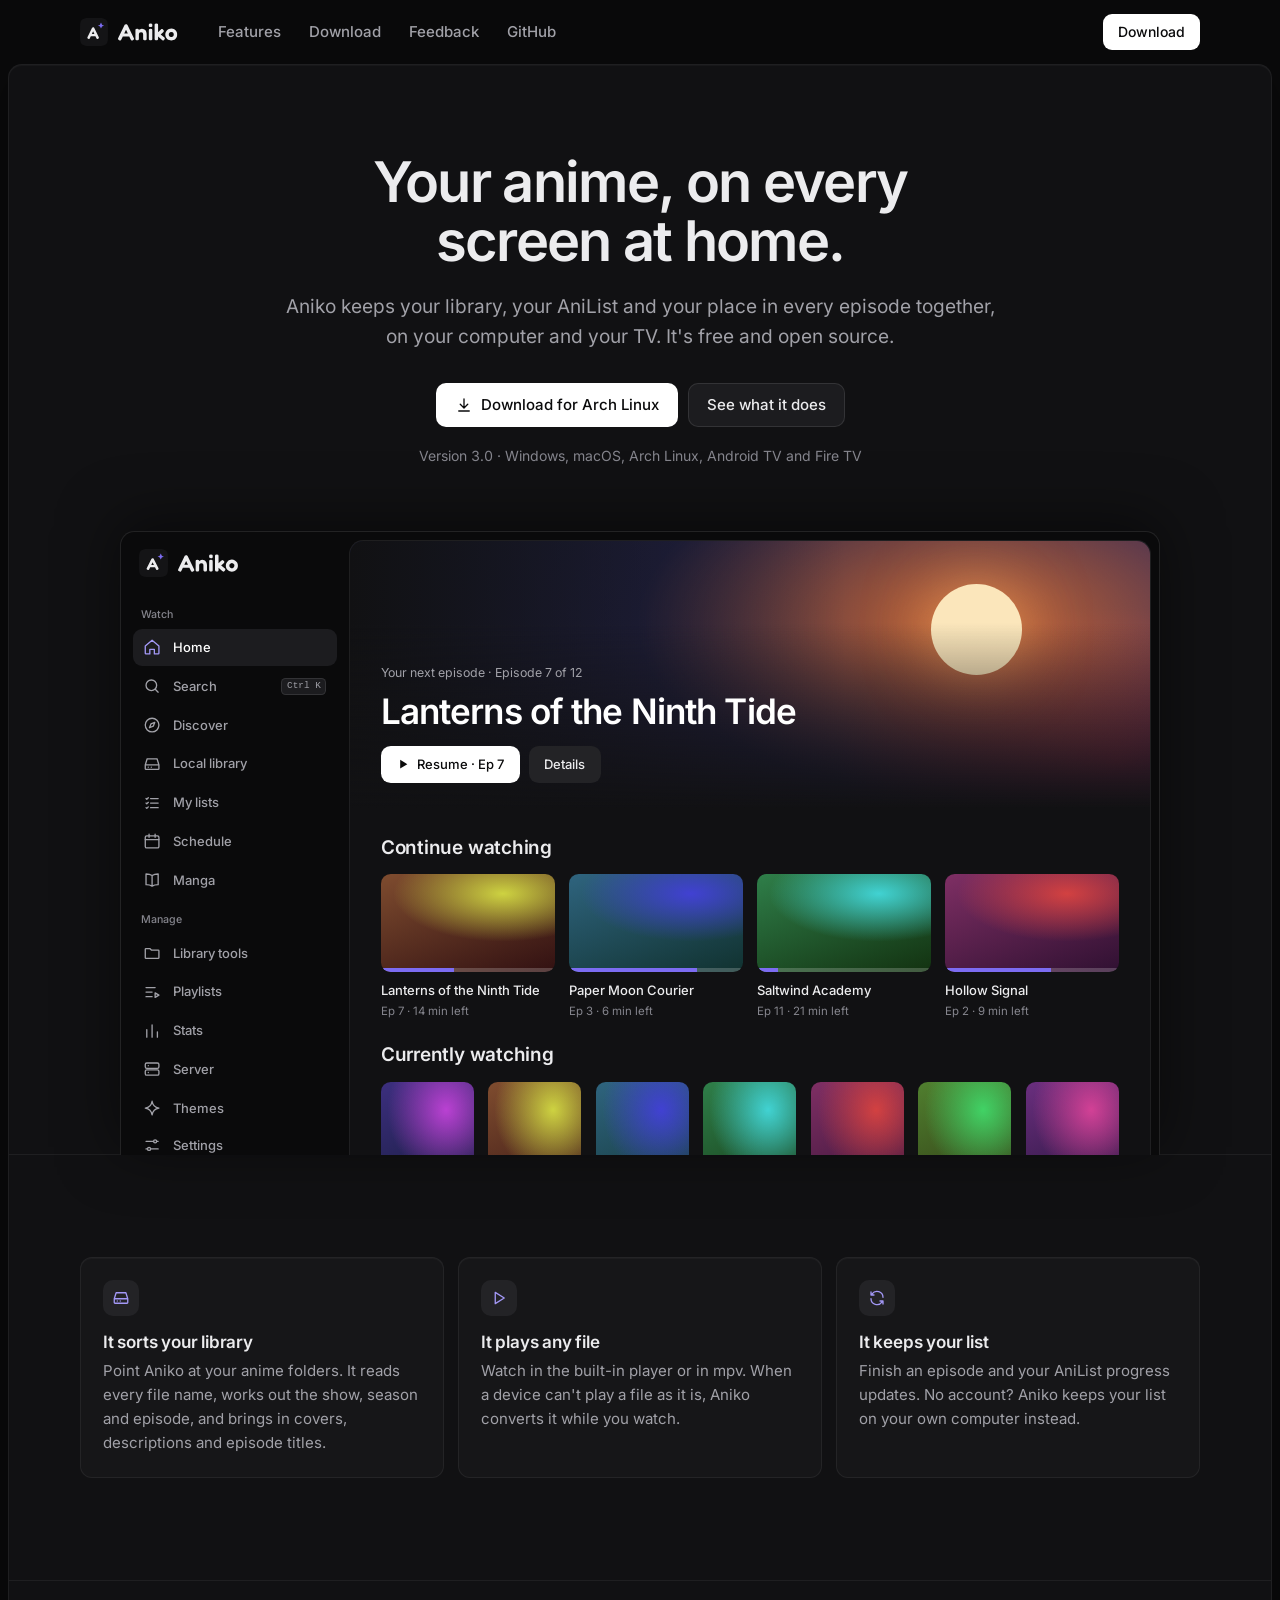
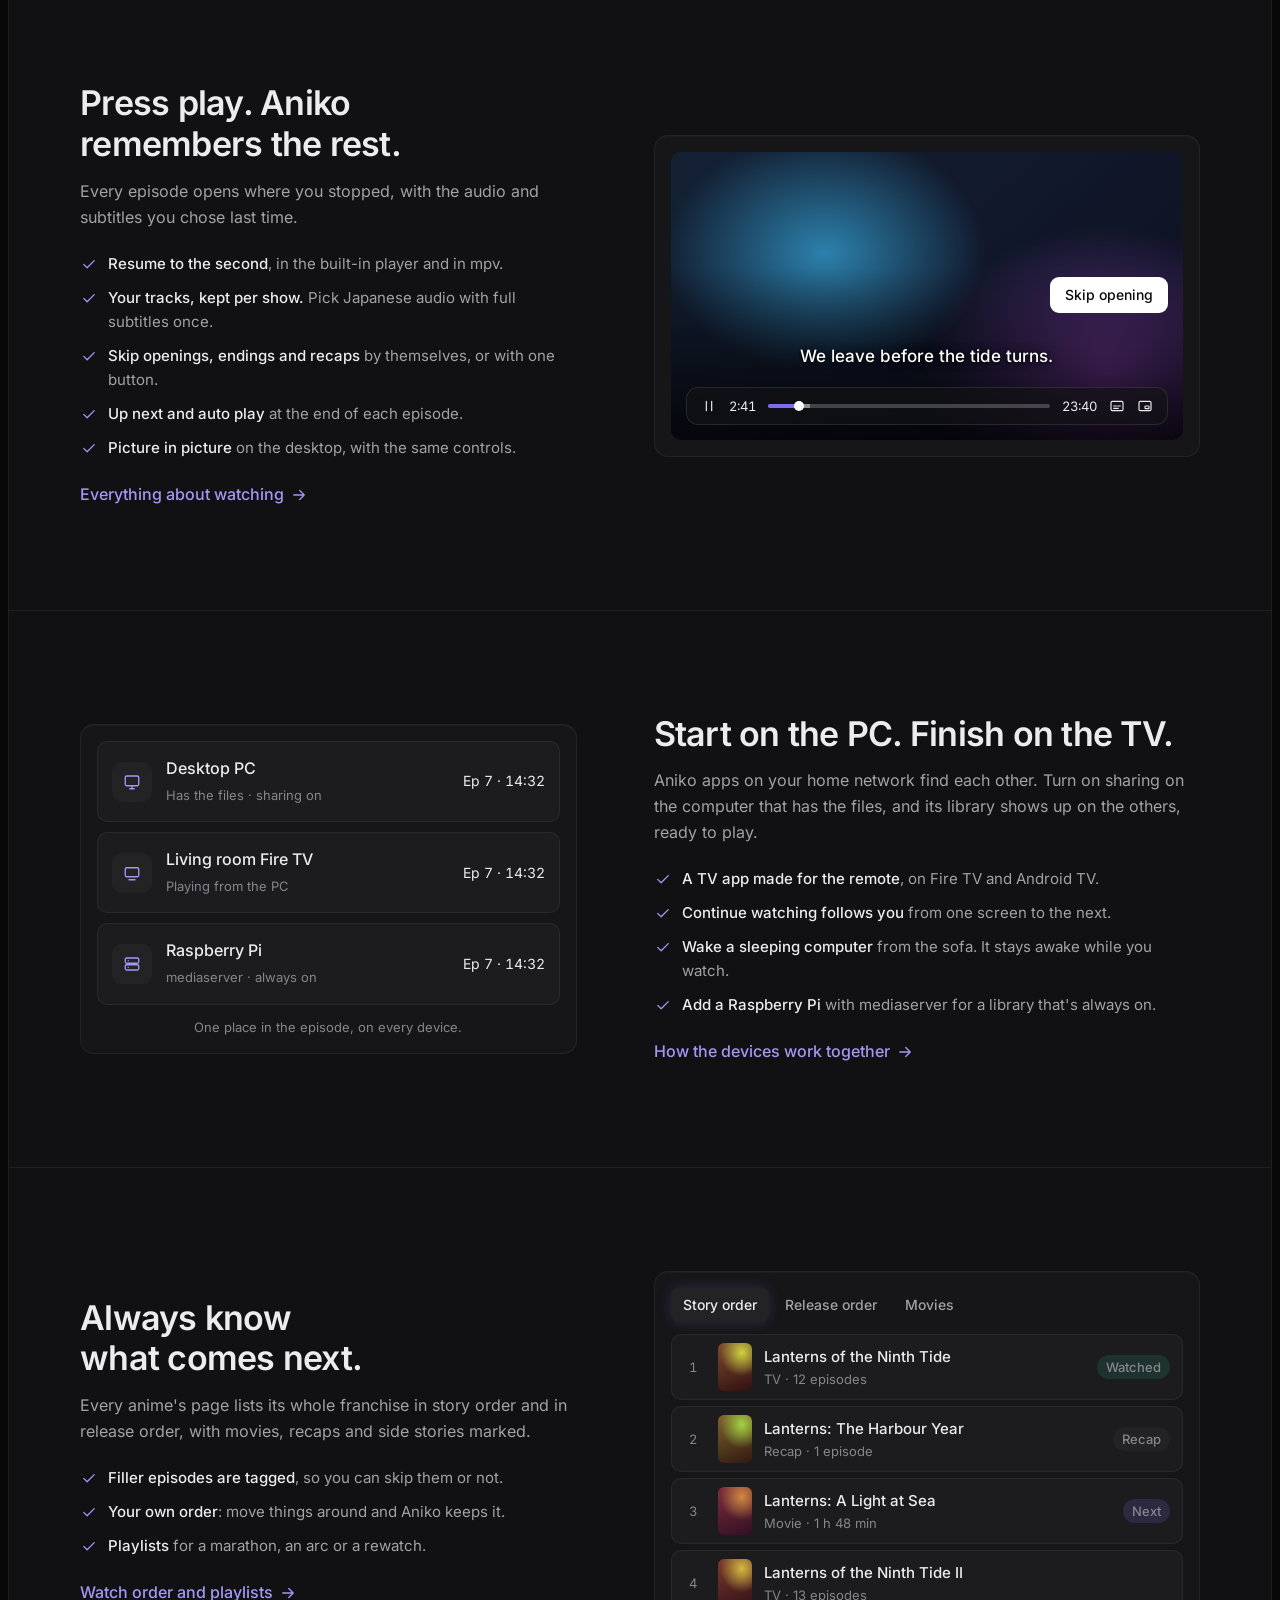
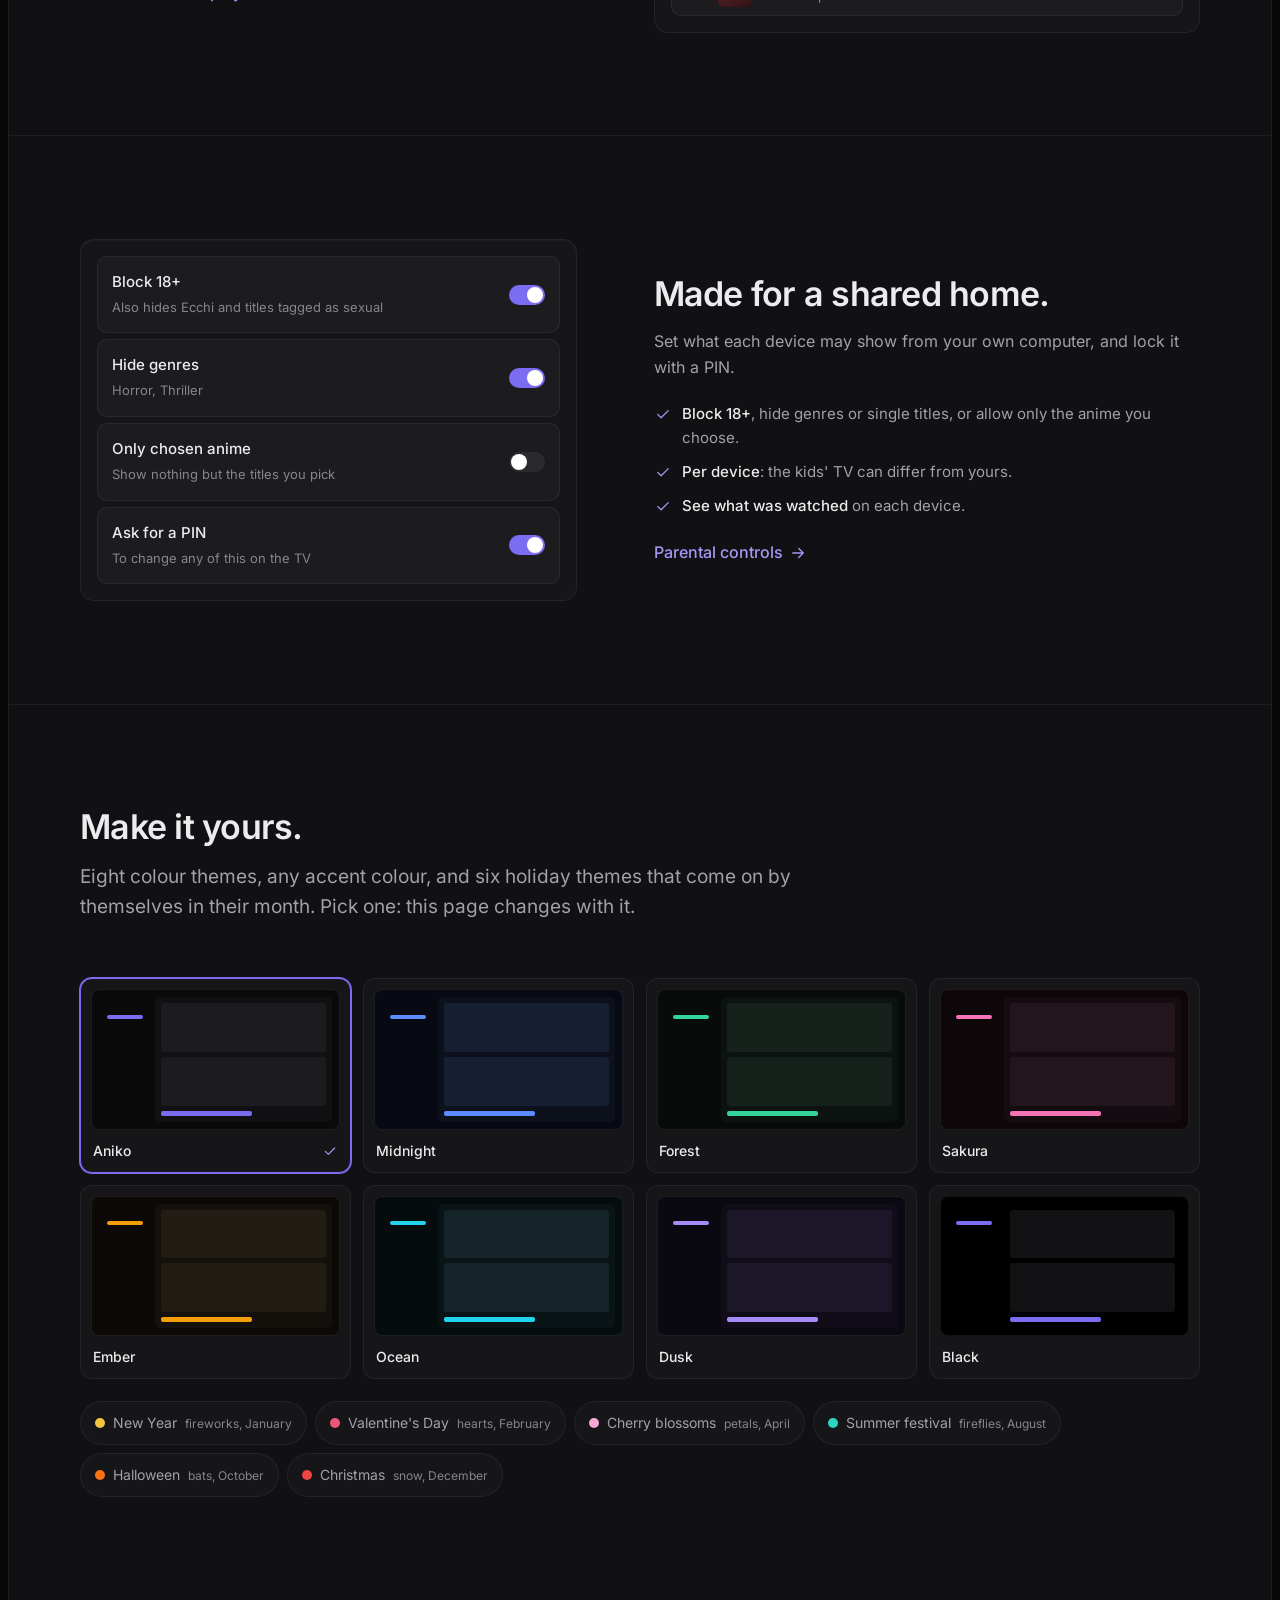
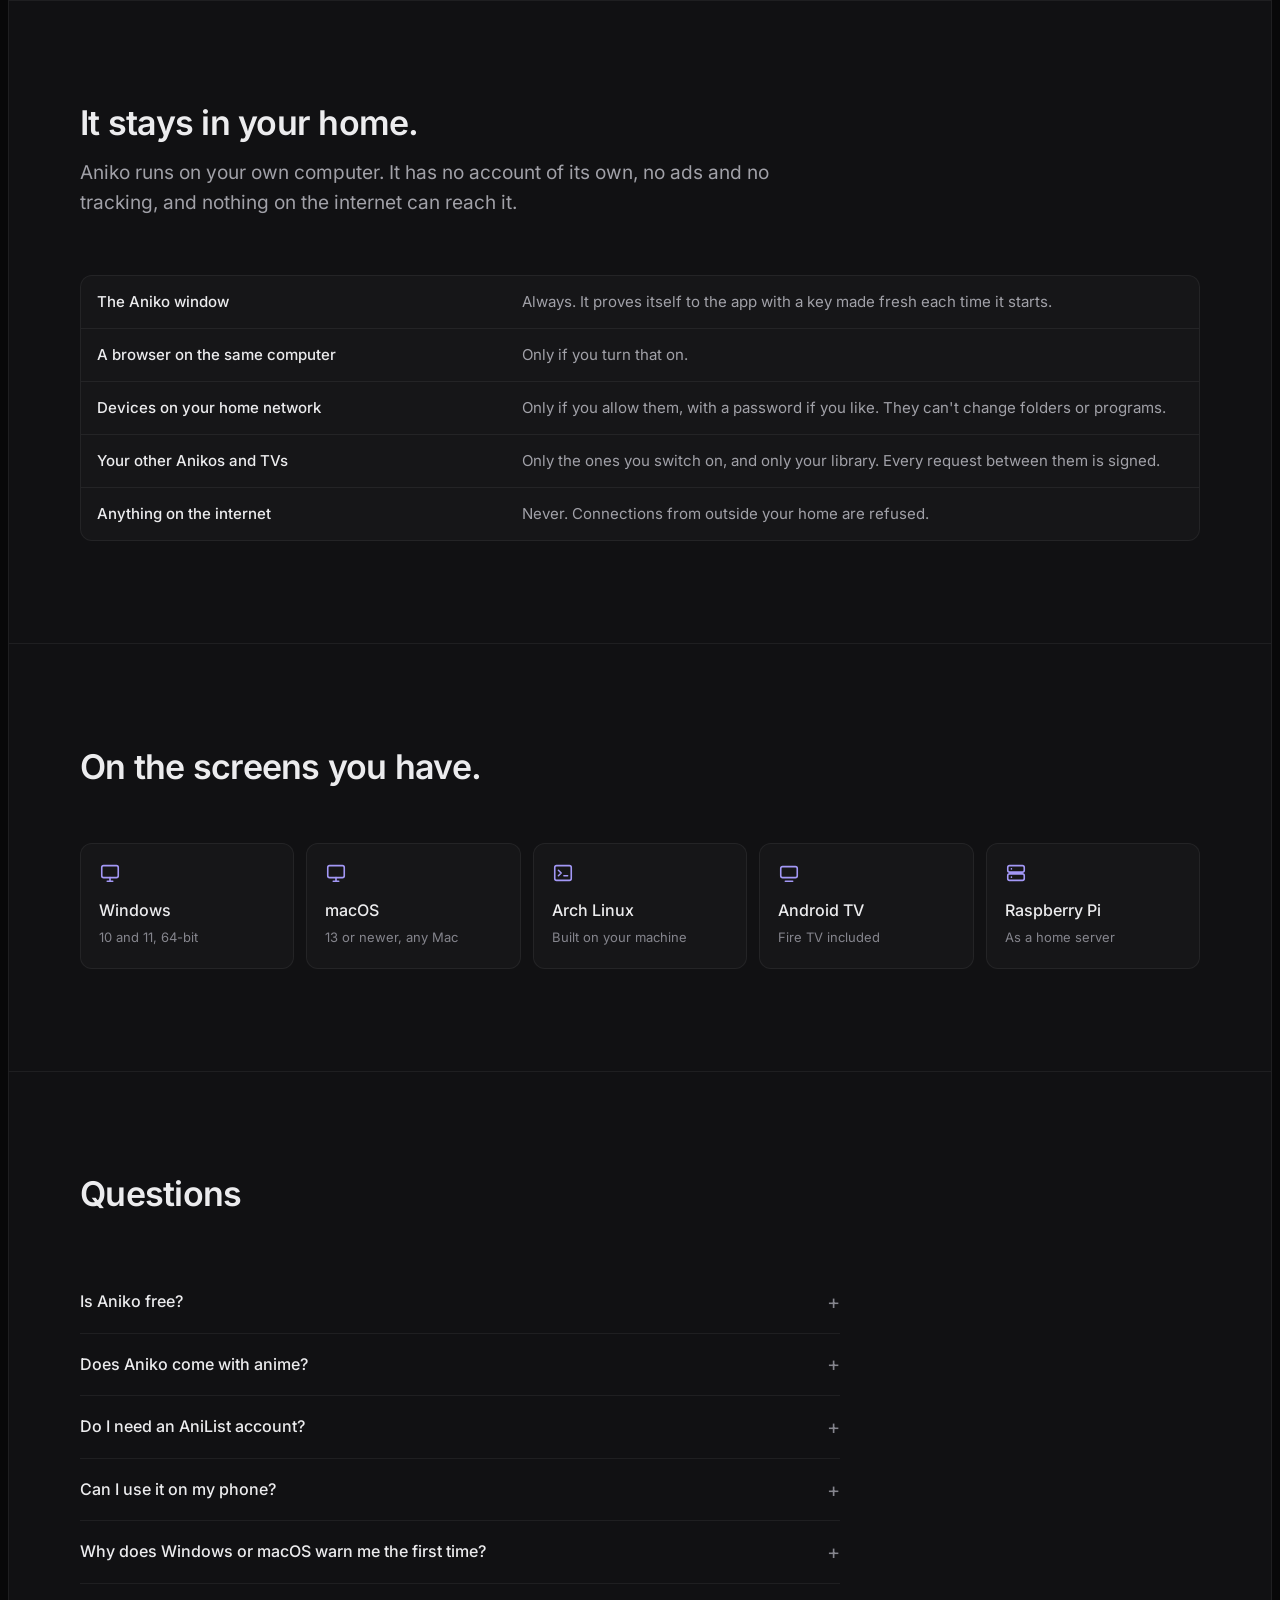
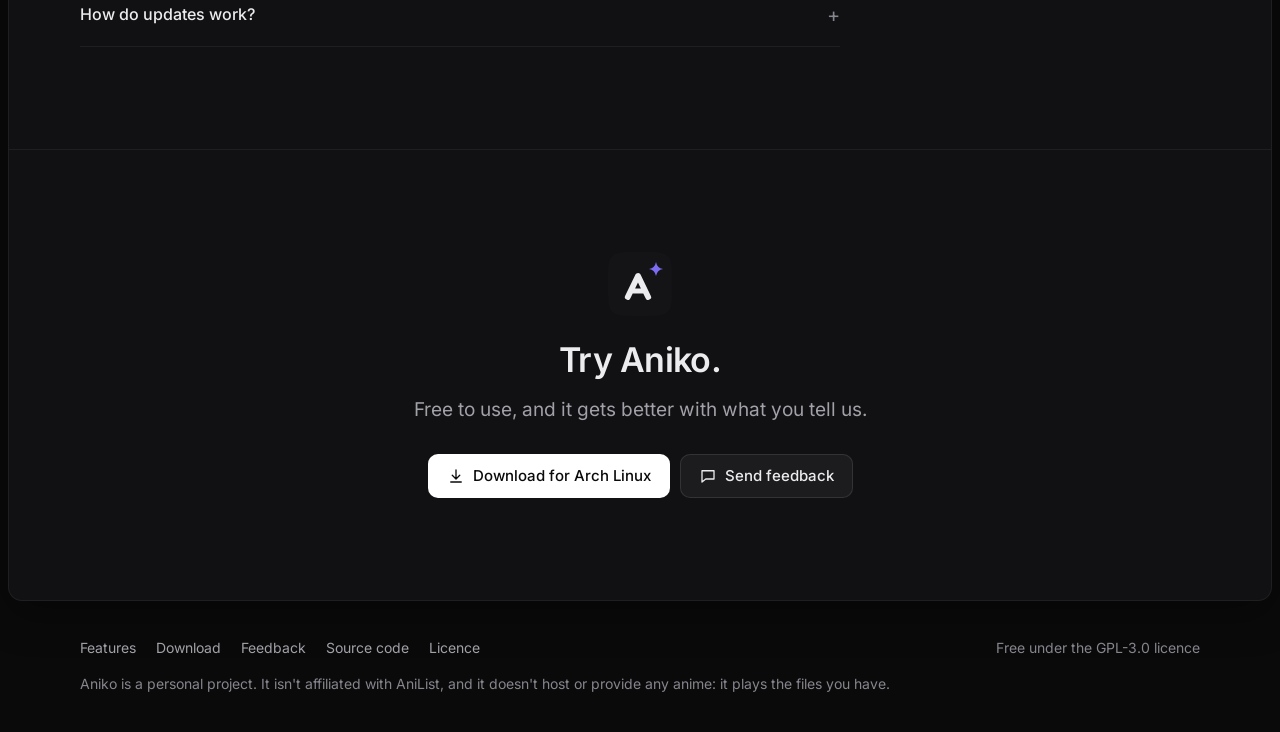
==== index.html @ 01527e71 "Add Aniko's website: features, downloads and feedback A static site with no build step: a home page " ====
<!doctype html>
<html lang="en" class="no-js">
<head>
<meta charset="utf-8">
<meta name="viewport" content="width=device-width, initial-scale=1">
<title>Aniko: your anime, on every screen at home</title>
<meta name="description" content="Aniko keeps your anime library, your AniList and your place in every episode together, on Windows, macOS, Arch Linux, Android TV and Fire TV. Free and open source.">
<meta name="theme-color" content="#0a0a0b">
<meta property="og:type" content="website">
<meta property="og:title" content="Aniko: your anime, on every screen at home">
<meta property="og:description" content="Aniko keeps your anime library, your AniList and your place in every episode together, on Windows, macOS, Arch Linux, Android TV and Fire TV. Free and open source.">
<meta property="og:image" content="assets/og.png">
<meta name="twitter:card" content="summary_large_image">
<link rel="icon" href="assets/aniko.svg" type="image/svg+xml">
<link rel="apple-touch-icon" href="assets/aniko-256.png">
<link rel="preload" href="assets/fonts/inter-latin-wght-normal.woff2" as="font" type="font/woff2" crossorigin>
<link rel="stylesheet" href="assets/site.css">
<script>
// The saved theme, before the first paint
(function(){var d=document.documentElement;d.classList.remove("no-js");try{var t=localStorage.getItem("aniko-site-theme");if(t&&t!=="aniko")d.dataset.theme=t;var a=localStorage.getItem("aniko-site-accent");if(a)d.style.setProperty("--brand",a)}catch(e){}})()
</script>
</head>
<body>
<a class="sr" href="#main">Skip to the page</a>
<header class="top">
  <div class="wrap top-in">
    <a class="brand" href="./" aria-label="Aniko, home">
      <img src="assets/aniko.svg" alt="" width="28" height="28">
      <svg viewBox="0 0 125.6 38" aria-hidden="true"><use href="assets/icons.svg#wordmark"/></svg>
    </a>
    <nav class="nav" id="nav" aria-label="Site">
      <a href="features.html">Features</a>
      <a href="download.html">Download</a>
      <a href="feedback.html">Feedback</a>
      <a href="https://github.com/v0-0x/Aniko">GitHub</a>
    </nav>
    <a class="btn btn-white btn-sm" href="download.html">Download</a>
    <button class="nav-toggle" type="button" aria-label="Menu" aria-controls="nav" aria-expanded="false"><svg class="i" aria-hidden="true"><use href="assets/icons.svg#menu"/></svg></button>
  </div>
</header>
<main class="page" id="main">
<section class="hero">
  <div class="wrap">
    <h1>Your anime, on every<br>screen at home.</h1>
    <p class="lede">Aniko keeps your library, your AniList and your place in every episode together, on your computer and your TV. It's free and open source.</p>
    <div class="btn-row">
      <a class="btn btn-white" href="download.html" data-download-cta><svg class="i" aria-hidden="true"><use href="assets/icons.svg#download"/></svg><span>Download</span></a>
      <a class="btn btn-line" href="features.html">See what it does</a>
    </div>
    <p class="hero-meta">Version <span class="num" data-latest>3.0</span> · Windows, macOS, Arch Linux, Android TV and Fire TV</p>
    
<div class="mock rise" role="img" aria-label="Aniko's Home page: a sidebar, your next episode on a banner, and rows for Continue watching and Currently watching. The shows are made up.">
  <div class="m-win" aria-hidden="true">
    <div class="m-side">
      <div class="m-brand"><img src="assets/aniko.svg" alt=""><svg viewBox="0 0 125.6 38"><use href="assets/icons.svg#wordmark"/></svg></div>
      <div class="m-group">Watch</div>
      <div class="m-item on"><svg class="i" aria-hidden="true"><use href="assets/icons.svg#home"/></svg>Home</div>
      <div class="m-item"><svg class="i" aria-hidden="true"><use href="assets/icons.svg#search"/></svg>Search<kbd>Ctrl K</kbd></div>
      <div class="m-item"><svg class="i" aria-hidden="true"><use href="assets/icons.svg#compass"/></svg>Discover</div>
      <div class="m-item"><svg class="i" aria-hidden="true"><use href="assets/icons.svg#drive"/></svg>Local library</div>
      <div class="m-item"><svg class="i" aria-hidden="true"><use href="assets/icons.svg#list"/></svg>My lists</div>
      <div class="m-item"><svg class="i" aria-hidden="true"><use href="assets/icons.svg#calendar"/></svg>Schedule</div>
      <div class="m-item"><svg class="i" aria-hidden="true"><use href="assets/icons.svg#book"/></svg>Manga</div>
      <div class="m-group">Manage</div>
      <div class="m-item"><svg class="i" aria-hidden="true"><use href="assets/icons.svg#folder"/></svg>Library tools</div>
      <div class="m-item"><svg class="i" aria-hidden="true"><use href="assets/icons.svg#playlist"/></svg>Playlists</div>
      <div class="m-item"><svg class="i" aria-hidden="true"><use href="assets/icons.svg#chart"/></svg>Stats</div>
      <div class="m-item"><svg class="i" aria-hidden="true"><use href="assets/icons.svg#server"/></svg>Server</div>
      <div class="m-foot">
        <div class="m-item"><svg class="i" aria-hidden="true"><use href="assets/icons.svg#spark"/></svg>Themes</div>
        <div class="m-item"><svg class="i" aria-hidden="true"><use href="assets/icons.svg#sliders"/></svg>Settings</div>
      </div>
    </div>
    <div class="m-panel">
      <div class="m-banner">
        <span class="m-moon"></span>
        <span class="m-kicker">Your next episode · Episode 7 of 12</span>
        <span class="m-title">Lanterns of the Ninth Tide</span>
        <div class="m-btns"><span class="m-btn w"><svg class="i" aria-hidden="true"><use href="assets/icons.svg#play"/></svg>Resume · Ep 7</span><span class="m-btn">Details</span></div>
      </div>
      <div class="m-h">Continue watching</div>
      <div class="m-row">
        <div class="m-ep"><div class="art" style="--h:22"><div class="bar"><i style="width:42%"></i></div></div><b>Lanterns of the Ninth Tide</b><span>Ep 7 · 14 min left</span></div>
        <div class="m-ep"><div class="art" style="--h:200"><div class="bar"><i style="width:74%"></i></div></div><b>Paper Moon Courier</b><span>Ep 3 · 6 min left</span></div>
        <div class="m-ep"><div class="art" style="--h:140"><div class="bar"><i style="width:12%"></i></div></div><b>Saltwind Academy</b><span>Ep 11 · 21 min left</span></div>
        <div class="m-ep"><div class="art" style="--h:320"><div class="bar"><i style="width:61%"></i></div></div><b>Hollow Signal</b><span>Ep 2 · 9 min left</span></div>
      </div>
      <div class="m-h">Currently watching</div>
      <div class="m-covers">
        <div class="art" style="--h:250"></div><div class="art" style="--h:22"></div><div class="art" style="--h:200"></div><div class="art" style="--h:140"></div><div class="art" style="--h:320"></div><div class="art" style="--h:95"></div><div class="art" style="--h:285"></div>
      </div>
    </div>
  </div>
</div>

  </div>
</section>

<section>
  <div class="wrap">
    <div class="grid g3">
      <div class="card rise"><div class="tile"><svg class="i" aria-hidden="true"><use href="assets/icons.svg#drive"/></svg></div><h3>It sorts your library</h3><p>Point Aniko at your anime folders. It reads every file name, works out the show, season and episode, and brings in covers, descriptions and episode titles.</p></div>
      <div class="card rise"><div class="tile"><svg class="i" aria-hidden="true"><use href="assets/icons.svg#play"/></svg></div><h3>It plays any file</h3><p>Watch in the built-in player or in mpv. When a device can't play a file as it is, Aniko converts it while you watch.</p></div>
      <div class="card rise"><div class="tile"><svg class="i" aria-hidden="true"><use href="assets/icons.svg#sync"/></svg></div><h3>It keeps your list</h3><p>Finish an episode and your AniList progress updates. No account? Aniko keeps your list on your own computer instead.</p></div>
    </div>
  </div>
</section>

<section>
  <div class="wrap split">
    <div class="rise">
      <h2>Press play. Aniko remembers the rest.</h2>
      <p>Every episode opens where you stopped, with the audio and subtitles you chose last time.</p>
      <ul class="ticks">
        <li><svg class="i" aria-hidden="true"><use href="assets/icons.svg#check"/></svg><span><b>Resume to the second</b>, in the built-in player and in mpv.</span></li>
        <li><svg class="i" aria-hidden="true"><use href="assets/icons.svg#check"/></svg><span><b>Your tracks, kept per show.</b> Pick Japanese audio with full subtitles once.</span></li>
        <li><svg class="i" aria-hidden="true"><use href="assets/icons.svg#check"/></svg><span><b>Skip openings, endings and recaps</b> by themselves, or with one button.</span></li>
        <li><svg class="i" aria-hidden="true"><use href="assets/icons.svg#check"/></svg><span><b>Up next and auto play</b> at the end of each episode.</span></li>
        <li><svg class="i" aria-hidden="true"><use href="assets/icons.svg#check"/></svg><span><b>Picture in picture</b> on the desktop, with the same controls.</span></li>
      </ul>
      <a class="more" href="features.html#watching">Everything about watching <svg class="i" aria-hidden="true"><use href="assets/icons.svg#arrow"/></svg></a>
    </div>
    <div class="demo rise" role="img" aria-label="The player: floating controls, a subtitle line and a Skip opening button.">
      <div class="player" aria-hidden="true">
        <div class="p-sub">We leave before the tide turns.</div>
        <span class="p-skip btn btn-white btn-sm">Skip opening</span>
        <div class="p-ctl"><svg class="i line" aria-hidden="true"><use href="assets/icons.svg#pause"/></svg><span class="num">2:41</span><span class="p-seek"><i></i></span><span class="num">23:40</span><svg class="i line" aria-hidden="true"><use href="assets/icons.svg#subtitles"/></svg><svg class="i line" aria-hidden="true"><use href="assets/icons.svg#pip"/></svg></div>
      </div>
    </div>
  </div>
</section>

<section>
  <div class="wrap split flip">
    <div class="rise">
      <h2>Start on the PC. Finish on the TV.</h2>
      <p>Aniko apps on your home network find each other. Turn on sharing on the computer that has the files, and its library shows up on the others, ready to play.</p>
      <ul class="ticks">
        <li><svg class="i" aria-hidden="true"><use href="assets/icons.svg#check"/></svg><span><b>A TV app made for the remote</b>, on Fire TV and Android TV.</span></li>
        <li><svg class="i" aria-hidden="true"><use href="assets/icons.svg#check"/></svg><span><b>Continue watching follows you</b> from one screen to the next.</span></li>
        <li><svg class="i" aria-hidden="true"><use href="assets/icons.svg#check"/></svg><span><b>Wake a sleeping computer</b> from the sofa. It stays awake while you watch.</span></li>
        <li><svg class="i" aria-hidden="true"><use href="assets/icons.svg#check"/></svg><span><b>Add a Raspberry Pi</b> with mediaserver for a library that's always on.</span></li>
      </ul>
      <a class="more" href="features.html#devices">How the devices work together <svg class="i" aria-hidden="true"><use href="assets/icons.svg#arrow"/></svg></a>
    </div>
    <div class="demo rise" role="img" aria-label="Three devices showing the same episode at the same position: a PC, a Fire TV and a Raspberry Pi.">
      <div class="devices" aria-hidden="true">
        <div class="dev"><div class="tile"><svg class="i" aria-hidden="true"><use href="assets/icons.svg#monitor"/></svg></div><div><b>Desktop PC</b><span>Has the files · sharing on</span></div><span class="pos num">Ep 7 · 14:32</span></div>
        <div class="dev"><div class="tile"><svg class="i" aria-hidden="true"><use href="assets/icons.svg#tv"/></svg></div><div><b>Living room Fire TV</b><span>Playing from the PC</span></div><span class="pos num">Ep 7 · 14:32</span></div>
        <div class="dev"><div class="tile"><svg class="i" aria-hidden="true"><use href="assets/icons.svg#server"/></svg></div><div><b>Raspberry Pi</b><span>mediaserver · always on</span></div><span class="pos num">Ep 7 · 14:32</span></div>
      </div>
      <p class="dev-note">One place in the episode, on every device.</p>
    </div>
  </div>
</section>

<section>
  <div class="wrap split">
    <div class="rise">
      <h2>Always know what comes next.</h2>
      <p>Every anime's page lists its whole franchise in story order and in release order, with movies, recaps and side stories marked.</p>
      <ul class="ticks">
        <li><svg class="i" aria-hidden="true"><use href="assets/icons.svg#check"/></svg><span><b>Filler episodes are tagged</b>, so you can skip them or not.</span></li>
        <li><svg class="i" aria-hidden="true"><use href="assets/icons.svg#check"/></svg><span><b>Your own order</b>: move things around and Aniko keeps it.</span></li>
        <li><svg class="i" aria-hidden="true"><use href="assets/icons.svg#check"/></svg><span><b>Playlists</b> for a marathon, an arc or a rewatch.</span></li>
      </ul>
      <a class="more" href="features.html#order">Watch order and playlists <svg class="i" aria-hidden="true"><use href="assets/icons.svg#arrow"/></svg></a>
    </div>
    <div class="demo rise" role="img" aria-label="A franchise in story order: two seasons, a movie and a recap, each numbered.">
      <div aria-hidden="true">
        <div class="tabs"><span class="on">Story order</span><span>Release order</span><span>Movies</span></div>
        <ol class="order">
          <li><span class="n num">1</span><span class="art" style="--h:22"></span><span><b>Lanterns of the Ninth Tide</b><span>TV · 12 episodes</span></span><span class="chip chip-ok">Watched</span></li>
          <li><span class="n num">2</span><span class="art" style="--h:40"></span><span><b>Lanterns: The Harbour Year</b><span>Recap · 1 episode</span></span><span class="chip">Recap</span></li>
          <li><span class="n num">3</span><span class="art" style="--h:350"></span><span><b>Lanterns: A Light at Sea</b><span>Movie · 1 h 48 min</span></span><span class="chip chip-brand">Next</span></li>
          <li><span class="n num">4</span><span class="art" style="--h:10"></span><span><b>Lanterns of the Ninth Tide II</b><span>TV · 13 episodes</span></span></li>
        </ol>
      </div>
    </div>
  </div>
</section>

<section>
  <div class="wrap split flip">
    <div class="rise">
      <h2>Made for a shared home.</h2>
      <p>Set what each device may show from your own computer, and lock it with a PIN.</p>
      <ul class="ticks">
        <li><svg class="i" aria-hidden="true"><use href="assets/icons.svg#check"/></svg><span><b>Block 18+</b>, hide genres or single titles, or allow only the anime you choose.</span></li>
        <li><svg class="i" aria-hidden="true"><use href="assets/icons.svg#check"/></svg><span><b>Per device</b>: the kids' TV can differ from yours.</span></li>
        <li><svg class="i" aria-hidden="true"><use href="assets/icons.svg#check"/></svg><span><b>See what was watched</b> on each device.</span></li>
      </ul>
      <a class="more" href="features.html#parental">Parental controls <svg class="i" aria-hidden="true"><use href="assets/icons.svg#arrow"/></svg></a>
    </div>
    <div class="demo rise" role="img" aria-label="Parental controls for one TV: Block 18+ on, hidden genres on, only chosen anime off, PIN on.">
      <div class="rows" aria-hidden="true">
        <div class="rowi"><div><b>Block 18+</b><span>Also hides Ecchi and titles tagged as sexual</span></div><span class="sw on"></span></div>
        <div class="rowi"><div><b>Hide genres</b><span>Horror, Thriller</span></div><span class="sw on"></span></div>
        <div class="rowi"><div><b>Only chosen anime</b><span>Show nothing but the titles you pick</span></div><span class="sw"></span></div>
        <div class="rowi"><div><b>Ask for a PIN</b><span>To change any of this on the TV</span></div><span class="sw on"></span></div>
      </div>
    </div>
  </div>
</section>

<section id="themes">
  <div class="wrap">
    <div class="head rise">
      <h2>Make it yours.</h2>
      <p class="lede">Eight colour themes, any accent colour, and six holiday themes that come on by themselves in their month. Pick one: this page changes with it.</p>
    </div>
    <div class="themes rise">
<button class="theme" type="button" data-theme-pick="aniko" aria-pressed="true" style="--a:#7c6cf2;--f:#0a0a0b;--b:#111113;--p:#1c1c1f"><span class="pic" aria-hidden="true"><i></i><u><s></s></u></span><span class="name">Aniko<svg class="i" aria-hidden="true"><use href="assets/icons.svg#check"/></svg></span></button>
<button class="theme" type="button" data-theme-pick="midnight" aria-pressed="false" style="--a:#5b8cff;--f:#070a12;--b:#0c111c;--p:#172033"><span class="pic" aria-hidden="true"><i></i><u><s></s></u></span><span class="name">Midnight<svg class="i" aria-hidden="true"><use href="assets/icons.svg#check"/></svg></span></button>
<button class="theme" type="button" data-theme-pick="forest" aria-pressed="false" style="--a:#34d399;--f:#070b09;--b:#0c120f;--p:#16211b"><span class="pic" aria-hidden="true"><i></i><u><s></s></u></span><span class="name">Forest<svg class="i" aria-hidden="true"><use href="assets/icons.svg#check"/></svg></span></button>
<button class="theme" type="button" data-theme-pick="sakura" aria-pressed="false" style="--a:#f472b6;--f:#0d0709;--b:#140c10;--p:#22161c"><span class="pic" aria-hidden="true"><i></i><u><s></s></u></span><span class="name">Sakura<svg class="i" aria-hidden="true"><use href="assets/icons.svg#check"/></svg></span></button>
<button class="theme" type="button" data-theme-pick="ember" aria-pressed="false" style="--a:#f59e0b;--f:#0d0906;--b:#14100b;--p:#221c14"><span class="pic" aria-hidden="true"><i></i><u><s></s></u></span><span class="name">Ember<svg class="i" aria-hidden="true"><use href="assets/icons.svg#check"/></svg></span></button>
<button class="theme" type="button" data-theme-pick="ocean" aria-pressed="false" style="--a:#22d3ee;--f:#050c0e;--b:#0a1416;--p:#142428"><span class="pic" aria-hidden="true"><i></i><u><s></s></u></span><span class="name">Ocean<svg class="i" aria-hidden="true"><use href="assets/icons.svg#check"/></svg></span></button>
<button class="theme" type="button" data-theme-pick="dusk" aria-pressed="false" style="--a:#a78bfa;--f:#0a0810;--b:#100d18;--p:#1c1728"><span class="pic" aria-hidden="true"><i></i><u><s></s></u></span><span class="name">Dusk<svg class="i" aria-hidden="true"><use href="assets/icons.svg#check"/></svg></span></button>
<button class="theme" type="button" data-theme-pick="black" aria-pressed="false" style="--a:#7c6cf2;--f:#000000;--b:#000000;--p:#121214"><span class="pic" aria-hidden="true"><i></i><u><s></s></u></span><span class="name">Black<svg class="i" aria-hidden="true"><use href="assets/icons.svg#check"/></svg></span></button>
    </div>
    <div class="holidays rise" aria-label="Holiday accents">
<button class="holiday" type="button" data-accent-pick="#f5c542" aria-pressed="false" style="--c:#f5c542"><i aria-hidden="true"></i>New Year <small>fireworks, January</small></button>
<button class="holiday" type="button" data-accent-pick="#f2557a" aria-pressed="false" style="--c:#f2557a"><i aria-hidden="true"></i>Valentine's Day <small>hearts, February</small></button>
<button class="holiday" type="button" data-accent-pick="#f9a8d4" aria-pressed="false" style="--c:#f9a8d4"><i aria-hidden="true"></i>Cherry blossoms <small>petals, April</small></button>
<button class="holiday" type="button" data-accent-pick="#2dd4bf" aria-pressed="false" style="--c:#2dd4bf"><i aria-hidden="true"></i>Summer festival <small>fireflies, August</small></button>
<button class="holiday" type="button" data-accent-pick="#f97316" aria-pressed="false" style="--c:#f97316"><i aria-hidden="true"></i>Halloween <small>bats, October</small></button>
<button class="holiday" type="button" data-accent-pick="#ef4444" aria-pressed="false" style="--c:#ef4444"><i aria-hidden="true"></i>Christmas <small>snow, December</small></button>
    </div>
  </div>
</section>

<section>
  <div class="wrap">
    <div class="head rise">
      <h2>It stays in your home.</h2>
      <p class="lede">Aniko runs on your own computer. It has no account of its own, no ads and no tracking, and nothing on the internet can reach it.</p>
    </div>
    <div class="table-box rise">
      <table class="table">
        <tbody>
          <tr><th scope="row">The Aniko window</th><td>Always. It proves itself to the app with a key made fresh each time it starts.</td></tr>
          <tr><th scope="row">A browser on the same computer</th><td>Only if you turn that on.</td></tr>
          <tr><th scope="row">Devices on your home network</th><td>Only if you allow them, with a password if you like. They can't change folders or programs.</td></tr>
          <tr><th scope="row">Your other Anikos and TVs</th><td>Only the ones you switch on, and only your library. Every request between them is signed.</td></tr>
          <tr><th scope="row">Anything on the internet</th><td>Never. Connections from outside your home are refused.</td></tr>
        </tbody>
      </table>
    </div>
  </div>
</section>

<section>
  <div class="wrap">
    <div class="head rise"><h2>On the screens you have.</h2></div>
    <div class="plats rise">
      <a class="plat" href="download.html#windows"><svg class="i" aria-hidden="true"><use href="assets/icons.svg#monitor"/></svg><b>Windows</b><span>10 and 11, 64-bit</span></a>
      <a class="plat" href="download.html#macos"><svg class="i" aria-hidden="true"><use href="assets/icons.svg#monitor"/></svg><b>macOS</b><span>13 or newer, any Mac</span></a>
      <a class="plat" href="download.html#linux"><svg class="i" aria-hidden="true"><use href="assets/icons.svg#terminal"/></svg><b>Arch Linux</b><span>Built on your machine</span></a>
      <a class="plat" href="download.html#android"><svg class="i" aria-hidden="true"><use href="assets/icons.svg#tv"/></svg><b>Android TV</b><span>Fire TV included</span></a>
      <a class="plat" href="download.html#server"><svg class="i" aria-hidden="true"><use href="assets/icons.svg#server"/></svg><b>Raspberry Pi</b><span>As a home server</span></a>
    </div>
  </div>
</section>

<section>
  <div class="wrap">
    <div class="head rise"><h2>Questions</h2></div>
    <div class="faq rise">
      <details><summary>Is Aniko free?</summary><p>Yes. It's free and open source under the GPL-3.0 licence, with no ads, no paid tier and no account of its own.</p></details>
      <details><summary>Does Aniko come with anime?</summary><p>No. Aniko doesn't host or provide anything to watch. It organises and plays the files you already have, and keeps your list up to date.</p></details>
      <details><summary>Do I need an AniList account?</summary><p>No. With an account, your lists, progress and scores stay in step with AniList. Without one, Aniko keeps your list on your computer.</p></details>
      <details><summary>Can I use it on my phone?</summary><p>Yes, in the phone's browser while you're at home. Turn on "Allow devices on my network" in Settings and open your computer's address: Aniko has a phone layout.</p></details>
      <details><summary>Why does Windows or macOS warn me the first time?</summary><p>The apps aren't signed with a paid certificate, so Windows shows a SmartScreen notice and macOS asks you to choose Open Anyway once. The code is public, and every release is built from it on GitHub.</p></details>
      <details><summary>How do updates work?</summary><p>Aniko shows an Update button on its Home page when a new version is out, and tells you what's new afterwards. New versions come out as betas first; you only get those if you turn on Beta updates.</p></details>
    </div>
  </div>
</section>

<section class="cta">
  <div class="wrap rise">
    <img src="assets/aniko.svg" alt="" width="64" height="64">
    <h2>Try Aniko.</h2>
    <p class="lede">Free to use, and it gets better with what you tell us.</p>
    <div class="btn-row">
      <a class="btn btn-white" href="download.html" data-download-cta><svg class="i" aria-hidden="true"><use href="assets/icons.svg#download"/></svg><span>Download</span></a>
      <a class="btn btn-line" href="feedback.html"><svg class="i" aria-hidden="true"><use href="assets/icons.svg#message"/></svg>Send feedback</a>
    </div>
  </div>
</section>
</main>
<footer class="foot">
  <div class="wrap foot-in">
    <nav aria-label="Footer">
      <a href="features.html">Features</a>
      <a href="download.html">Download</a>
      <a href="feedback.html">Feedback</a>
      <a href="https://github.com/v0-0x/Aniko">Source code</a>
      <a href="https://github.com/v0-0x/Aniko/blob/HEAD/LICENSE">Licence</a>
    </nav>
    <span>Free under the GPL-3.0 licence</span>
    <p>Aniko is a personal project. It isn't affiliated with AniList, and it doesn't host or provide any anime: it plays the files you have.</p>
  </div>
</footer>
<script src="assets/site.js" defer></script>
</body>
</html>
---- assets/site.css ----
/* Aniko's site. Colours, type and motion are the app's own (web/src/index.css, lib/themes.ts). */

@font-face {
  font-family: "Inter Variable";
  font-style: normal;
  font-display: swap;
  font-weight: 100 900;
  src: url(fonts/inter-latin-ext-wght-normal.woff2) format("woff2-variations");
  unicode-range: U+0100-02BA, U+02BD-02C5, U+02C7-02CC, U+02CE-02D7, U+02DD-02FF, U+0304, U+0308, U+0329, U+1D00-1DBF, U+1E00-1E9F, U+1EF2-1EFF, U+2020, U+20A0-20AB, U+20AD-20C0, U+2113, U+2C60-2C7F, U+A720-A7FF;
}
@font-face {
  font-family: "Inter Variable";
  font-style: normal;
  font-display: swap;
  font-weight: 100 900;
  src: url(fonts/inter-latin-wght-normal.woff2) format("woff2-variations");
  unicode-range: U+0000-00FF, U+0131, U+0152-0153, U+02BB-02BC, U+02C6, U+02DA, U+02DC, U+0304, U+0308, U+0329, U+2000-206F, U+20AC, U+2122, U+2191, U+2193, U+2212, U+2215, U+FEFF, U+FFFD;
}

/* ---------- Themes: the app's eight, value for value ---------- */
:root {
  color-scheme: dark;
  --brand: #7c6cf2;
  --frame: #0a0a0b; --bg: #111113;
  --s1: #161618; --s2: #1c1c1f; --s3: #232326; --s4: #2b2b2f;
  --muted: #a1a1a8; --subtle: #85858d;
  --text: #ececee;
  --line: rgb(255 255 255 / 0.06);
  --line-strong: rgb(255 255 255 / 0.1);
  --brand-soft: color-mix(in srgb, var(--brand) 16%, transparent);
  --brand-strong: color-mix(in srgb, var(--brand) 70%, white);
  --ease: cubic-bezier(0.2, 0, 0, 1);
  --wrap: 1120px;
}
[data-theme="midnight"] { --brand: #5b8cff; --frame: #070a12; --bg: #0c111c; --s1: #111827; --s2: #172033; --s3: #1e2940; --s4: #26334d; --muted: #9aa4b8; --subtle: #7f89a0; }
[data-theme="forest"]   { --brand: #34d399; --frame: #070b09; --bg: #0c120f; --s1: #111a15; --s2: #16211b; --s3: #1c2a22; --s4: #23342a; --muted: #9fb0a6; --subtle: #7f9287; }
[data-theme="sakura"]   { --brand: #f472b6; --frame: #0d0709; --bg: #140c10; --s1: #1b1116; --s2: #22161c; --s3: #2a1c23; --s4: #33222b; --muted: #b39aa6; --subtle: #957c87; }
[data-theme="ember"]    { --brand: #f59e0b; --frame: #0d0906; --bg: #14100b; --s1: #1b1610; --s2: #221c14; --s3: #2a2219; --s4: #332a1f; --muted: #b3a691; --subtle: #948872; }
[data-theme="ocean"]    { --brand: #22d3ee; --frame: #050c0e; --bg: #0a1416; --s1: #0f1c1f; --s2: #142428; --s3: #1a2d32; --s4: #21373d; --muted: #93aeb3; --subtle: #769196; }
[data-theme="dusk"]     { --brand: #a78bfa; --frame: #0a0810; --bg: #100d18; --s1: #161220; --s2: #1c1728; --s3: #231d31; --s4: #2b243b; --muted: #a79fb8; --subtle: #8a829d; }
[data-theme="black"]    { --brand: #7c6cf2; --frame: #000000; --bg: #000000; --s1: #0b0b0c; --s2: #121214; --s3: #19191c; --s4: #212124; --muted: #a1a1a8; --subtle: #85858d; }

/* ---------- Base ---------- */
*, *::before, *::after { box-sizing: border-box; }
html { -webkit-text-size-adjust: 100%; scroll-behavior: smooth; scroll-padding-top: 84px; }
body {
  margin: 0;
  background: var(--frame);
  color: var(--text);
  font: 400 16px/1.6 "Inter Variable", ui-sans-serif, system-ui, sans-serif;
  -webkit-font-smoothing: antialiased;
  text-rendering: optimizeLegibility;
  transition: background-color 0.3s var(--ease);
}
h1, h2, h3 { margin: 0; font-weight: 600; letter-spacing: -0.012em; text-wrap: balance; line-height: 1.2; }
h1 { font-size: clamp(2.25rem, 5.4vw, 3.5rem); letter-spacing: -0.03em; line-height: 1.06; }
h2 { font-size: clamp(1.6rem, 3.2vw, 2.125rem); letter-spacing: -0.022em; }
h3 { font-size: 1.0625rem; }
p { margin: 0; text-wrap: pretty; }
a { color: var(--brand-strong); text-decoration: none; }
a:hover { text-decoration: underline; text-underline-offset: 3px; }
img, svg { display: block; max-width: 100%; }
[hidden] { display: none !important; }
button, input, select, textarea { font: inherit; color: inherit; }
::selection { background: color-mix(in srgb, var(--brand) 45%, transparent); }
:focus-visible { outline: 2px solid var(--brand-strong); outline-offset: 2px; border-radius: 6px; }
code, kbd { font-family: ui-monospace, "SF Mono", "Cascadia Code", Menlo, Consolas, monospace; font-size: 0.875em; }
kbd { padding: 1px 6px; border: 1px solid var(--line-strong); border-radius: 6px; background: var(--s2); color: var(--muted); }
.i { width: 18px; height: 18px; flex: none; fill: none; stroke: currentColor; stroke-width: 1.75; stroke-linecap: round; stroke-linejoin: round; }
.sr { position: absolute; width: 1px; height: 1px; overflow: hidden; clip-path: inset(50%); white-space: nowrap; }
.wrap { width: min(100% - 40px, var(--wrap)); margin-inline: auto; }
.muted { color: var(--muted); }
.subtle { color: var(--subtle); }
.num { font-variant-numeric: tabular-nums; }

/* ---------- Header: sits on the window colour, like the app's sidebar ---------- */
.top {
  position: sticky; top: 0; z-index: 20;
  background: color-mix(in srgb, var(--frame) 86%, transparent);
  backdrop-filter: blur(14px); -webkit-backdrop-filter: blur(14px);
}
.top-in { display: flex; align-items: center; gap: 28px; height: 64px; }
.brand { display: flex; align-items: center; gap: 10px; color: var(--text); }
.brand:hover { text-decoration: none; }
.brand img { width: 28px; height: 28px; }
.brand svg { height: 18px; width: 59.5px; }
.nav { display: flex; gap: 4px; margin-right: auto; }
.nav a { padding: 7px 12px; border-radius: 9px; color: var(--muted); font-weight: 500; font-size: 0.9375rem; transition: color 0.16s var(--ease), background-color 0.16s var(--ease); }
.nav a:hover { color: var(--text); background: var(--s2); text-decoration: none; }
.nav a[aria-current="page"] { color: var(--text); background: var(--s2); }
.nav-toggle { display: none; margin-left: auto; width: 44px; height: 44px; border: 0; border-radius: 10px; background: none; cursor: pointer; place-items: center; }
.nav-toggle:hover { background: var(--s2); }

/* ---------- The page: a rounded panel inset in the window, as in the app ---------- */
.page {
  margin: 0 8px 8px;
  background: var(--bg);
  border: 1px solid var(--line);
  border-radius: 14px;
  box-shadow: 0 1px 0 rgb(255 255 255 / 0.03) inset, 0 12px 40px rgb(0 0 0 / 0.35);
  overflow: clip;
  transition: background-color 0.3s var(--ease);
}
section { padding: clamp(56px, 8vw, 104px) 0; }
section + section { border-top: 1px solid var(--line); }
.eyebrow { display: inline-flex; align-items: center; gap: 8px; color: var(--brand-strong); font-weight: 500; font-size: 0.875rem; margin-bottom: 14px; }
.lede { color: var(--muted); font-size: clamp(1.0625rem, 1.6vw, 1.1875rem); max-width: 60ch; }
.head { max-width: 720px; margin-bottom: clamp(32px, 5vw, 56px); }
.head h2 + p { margin-top: 14px; }

/* ---------- Buttons ---------- */
.btn {
  display: inline-flex; align-items: center; justify-content: center; gap: 8px;
  min-height: 44px; padding: 0 18px;
  border: 1px solid transparent; border-radius: 10px;
  font-weight: 500; font-size: 0.9375rem; line-height: 1; white-space: nowrap; cursor: pointer;
  transition: background-color 0.16s var(--ease), border-color 0.16s var(--ease), transform 0.16s var(--ease);
}
.btn:hover { text-decoration: none; }
.btn:active { transform: translateY(1px); }
.btn-white { background: #fff; color: #0a0a0b; }
.btn-white:hover { background: #e4e4e7; }
.btn-line { background: var(--s2); border-color: var(--line-strong); color: var(--text); }
.btn-line:hover { background: var(--s3); }
.btn-sm { min-height: 36px; padding: 0 14px; font-size: 0.875rem; border-radius: 9px; }
.btn-row { display: flex; flex-wrap: wrap; gap: 10px; }

/* ---------- Cards and chips ---------- */
.card { background: var(--s1); border: 1px solid var(--line); border-radius: 12px; padding: 22px; box-shadow: 0 1px 0 rgb(255 255 255 / 0.03) inset; transition: background-color 0.3s var(--ease); }
.card, .demo, .fb > *, .fx > *, .split > * { min-width: 0; }
.card h3 { margin-bottom: 6px; }
.card p { color: var(--muted); font-size: 0.9375rem; }
.tile { width: 36px; height: 36px; border-radius: 10px; background: var(--s3); display: grid; place-items: center; margin-bottom: 16px; color: var(--brand-strong); }
.grid { display: grid; gap: 14px; }
.g3 { grid-template-columns: repeat(3, 1fr); }
.g2 { grid-template-columns: repeat(2, 1fr); }
.chip { display: inline-flex; align-items: center; gap: 6px; height: 24px; padding: 0 9px; border-radius: 999px; background: var(--s3); color: var(--muted); font-size: 0.75rem; font-weight: 500; white-space: nowrap; }
.chip-brand { background: var(--brand-soft); color: var(--brand-strong); }
.chip-ok { background: rgb(52 211 153 / 0.12); color: #6ee7b7; }
.chip-warn { background: rgb(251 191 36 / 0.12); color: #fcd34d; }
.ticks { list-style: none; margin: 0; padding: 0; display: grid; gap: 10px; }
.ticks li { display: grid; grid-template-columns: 18px 1fr; gap: 10px; color: var(--muted); font-size: 0.9375rem; }
.ticks .i { margin-top: 3px; color: var(--brand-strong); }
.ticks b { color: var(--text); font-weight: 500; }

/* ---------- Hero ---------- */
.hero { padding-top: clamp(48px, 7vw, 88px); padding-bottom: 0; text-align: center; }
.hero .lede { margin: 20px auto 0; }
.hero .btn-row { justify-content: center; margin-top: 30px; }
.hero-meta { margin-top: 18px; color: var(--subtle); font-size: 0.875rem; }
.hero .mock { margin-top: clamp(40px, 6vw, 64px); }

/* ---------- The app, drawn in CSS: every size in em, the em scaled to the mock's width ---------- */
.mock { container-type: inline-size; max-width: 1040px; margin-inline: auto; }
.hero .mock { margin-bottom: -1px; }
.m-win {
  font-size: clamp(5px, 1.25cqw, 13px);
  aspect-ratio: 16 / 9.6; display: flex; text-align: left;
  background: var(--frame); border: 1px solid var(--line-strong); border-bottom: 0;
  border-radius: 1.1em 1.1em 0 0; overflow: hidden;
  box-shadow: 0 -8px 60px rgb(0 0 0 / 0.5);
  transition: background-color 0.3s var(--ease);
}
.m-side { width: 17.5em; flex: none; padding: 1.3em 0.9em; display: flex; flex-direction: column; gap: 0.15em; }
.m-brand { display: flex; align-items: center; gap: 0.8em; padding: 0 0.5em 1.2em; }
.m-brand img { width: 2.2em; height: 2.2em; }
.m-brand svg { height: 1.4em; width: 4.63em; }
.m-group { padding: 1em 0.8em 0.4em; color: var(--subtle); font-size: 0.82em; font-weight: 500; }
.m-item { display: flex; align-items: center; gap: 0.9em; padding: 0.62em 0.8em; border-radius: 0.7em; color: var(--muted); font-weight: 500; }
.m-item .i { width: 1.4em; height: 1.4em; }
.m-item.on { background: var(--s2); color: #fff; }
.m-item.on .i { color: var(--brand-strong); }
.m-item kbd { margin-left: auto; font-size: 0.72em; padding: 0 0.5em; border-radius: 0.5em; }
.m-foot { margin-top: auto; }
.m-panel { flex: 1; min-width: 0; margin: 0.6em 0.6em 0 0; background: var(--bg); border: 1px solid var(--line); border-bottom: 0; border-radius: 1.1em 1.1em 0 0; overflow: hidden; transition: background-color 0.3s var(--ease); }
.m-banner { position: relative; height: 21em; padding: 2.4em; display: flex; flex-direction: column; justify-content: flex-end; gap: 0.7em; }
.m-banner::before { content: ""; position: absolute; inset: 0; background:
    radial-gradient(60% 90% at 78% 30%, hsl(22 70% 52% / 0.9), transparent 70%),
    radial-gradient(50% 80% at 96% 80%, hsl(340 55% 40% / 0.8), transparent 70%),
    linear-gradient(120deg, hsl(232 38% 16%), hsl(250 40% 26%)); }
.m-banner::after { content: ""; position: absolute; inset: 0; background: linear-gradient(to top, var(--bg) 2%, transparent 70%), linear-gradient(to right, var(--bg), transparent 62%); }
.m-banner > * { position: relative; z-index: 1; }
.m-moon { position: absolute !important; right: 16%; top: 16%; width: 7em; height: 7em; border-radius: 50%; background: hsl(40 90% 86%); box-shadow: 0 0 5em hsl(30 90% 70% / 0.6); z-index: 0 !important; }
.m-kicker { color: var(--muted); font-size: 0.95em; }
.m-title { font-size: 2.7em; font-weight: 600; letter-spacing: -0.025em; line-height: 1.1; color: #fff; }
.m-btns { display: flex; gap: 0.7em; margin-top: 0.5em; }
.m-btn { display: inline-flex; align-items: center; gap: 0.5em; height: 2.8em; padding: 0 1.2em; border-radius: 0.75em; background: var(--s3); font-weight: 500; }
.m-btn.w { background: #fff; color: #0a0a0b; }
.m-btn .i { width: 1.1em; height: 1.1em; fill: currentColor; stroke: none; }
.m-h { padding: 1em 1.66em 0.6em; font-size: 1.45em; font-weight: 600; letter-spacing: -0.012em; }
.m-row { display: grid; grid-template-columns: repeat(4, 1fr); gap: 1.1em; padding: 0 2.4em; }
.m-ep .art { aspect-ratio: 16 / 9; border-radius: 0.75em; position: relative; overflow: hidden; }
.m-ep .bar { position: absolute; left: 0; right: 0; bottom: 0; height: 0.3em; background: rgb(255 255 255 / 0.2); }
.m-ep .bar i { display: block; height: 100%; background: var(--brand); transition: background-color 0.3s var(--ease); }
.m-ep b { display: block; margin-top: 0.6em; font-weight: 500; white-space: nowrap; overflow: hidden; text-overflow: ellipsis; }
.m-ep span { color: var(--subtle); font-size: 0.88em; }
.m-covers { display: grid; grid-template-columns: repeat(7, 1fr); gap: 1.1em; padding: 0 2.4em; }
.m-covers .art { aspect-ratio: 2 / 3; border-radius: 0.75em; }
/* made-up cover art: two tones from one hue */
.art { --h: 250; background: radial-gradient(90% 70% at 70% 20%, hsl(calc(var(--h) + 40) 62% 54%), transparent 70%), linear-gradient(160deg, hsl(var(--h) 46% 34%), hsl(calc(var(--h) - 24) 50% 13%)); }

/* ---------- Feature rows on Home ---------- */
.split { display: grid; grid-template-columns: 1fr 1.1fr; gap: clamp(28px, 6vw, 80px); align-items: center; }
.split.flip > :first-child { order: 2; }
.split h2 + p { margin-top: 14px; color: var(--muted); }
.split .ticks { margin-top: 22px; }
.split .more { display: inline-flex; align-items: center; gap: 6px; margin-top: 22px; font-weight: 500; }
.demo { background: var(--s1); border: 1px solid var(--line); border-radius: 14px; padding: 16px; box-shadow: 0 1px 0 rgb(255 255 255 / 0.03) inset; }

/* player */
.player { position: relative; aspect-ratio: 16 / 9; border-radius: 10px; overflow: hidden; background:
    radial-gradient(45% 60% at 30% 35%, hsl(200 60% 46% / 0.9), transparent 70%),
    radial-gradient(50% 70% at 85% 75%, hsl(275 45% 34%), transparent 70%),
    linear-gradient(140deg, hsl(215 45% 14%), hsl(240 40% 9%)); }
.player::after { content: ""; position: absolute; inset: 40% 0 0; background: linear-gradient(to top, rgb(0 0 0 / 0.75), transparent); }
.player > * { position: absolute; z-index: 1; }
.p-sub { left: 0; right: 0; bottom: 24%; text-align: center; font-size: clamp(0.8rem, 1.7vw, 1.0625rem); font-weight: 500; color: #fff; text-shadow: 0 1px 3px #000, 0 0 10px rgb(0 0 0 / 0.7); padding: 0 16px; }
.p-skip { right: 3%; bottom: 44%; }
.p-ctl { left: 3%; right: 3%; bottom: 5%; display: flex; align-items: center; gap: 12px; padding: 8px 14px; border-radius: 12px; background: rgb(20 20 22 / 0.62); border: 1px solid rgb(255 255 255 / 0.1); backdrop-filter: blur(12px); -webkit-backdrop-filter: blur(12px); font-size: 0.8125rem; }
.p-ctl .i { fill: currentColor; stroke: none; width: 16px; height: 16px; }
.p-ctl .i.line { fill: none; stroke: currentColor; }
.p-seek { flex: 1; height: 4px; border-radius: 2px; background: rgb(255 255 255 / 0.22); position: relative; }
.p-seek::before { content: ""; position: absolute; left: 6%; width: 9%; top: 0; bottom: 0; background: rgb(255 255 255 / 0.4); }
.p-seek i { position: absolute; left: 0; top: 0; bottom: 0; width: 11%; border-radius: 2px; background: var(--brand); }
.p-seek i::after { content: ""; position: absolute; right: -5px; top: -3px; width: 10px; height: 10px; border-radius: 50%; background: #fff; }

/* devices */
.devices { display: grid; gap: 10px; }
.dev { display: grid; grid-template-columns: 40px 1fr auto; gap: 14px; align-items: center; padding: 14px; border-radius: 10px; background: var(--s2); border: 1px solid var(--line); }
.dev .tile { margin: 0; width: 40px; height: 40px; }
.dev b { display: block; font-weight: 500; }
.dev span { color: var(--subtle); font-size: 0.8125rem; }
.dev .pos { color: var(--text); font-size: 0.875rem; }
.dev-note { margin-top: 12px; color: var(--subtle); font-size: 0.8125rem; text-align: center; }

/* watch order */
.tabs { display: flex; gap: 4px; margin-bottom: 12px; }
.tabs span { padding: 6px 12px; border-radius: 8px; color: var(--muted); font-size: 0.875rem; font-weight: 500; }
.tabs .on { background: var(--s3); color: var(--text); box-shadow: 0 0 14px color-mix(in srgb, var(--brand) 22%, transparent); }
.order { list-style: none; margin: 0; padding: 0; display: grid; gap: 6px; }
.order li { display: grid; grid-template-columns: 26px 34px 1fr auto; gap: 12px; align-items: center; padding: 8px 12px 8px 8px; border-radius: 10px; background: var(--s2); border: 1px solid var(--line); }
.order .n { text-align: center; color: var(--subtle); font-size: 0.8125rem; }
.order .art { width: 34px; height: 48px; border-radius: 6px; }
.order b { display: block; font-weight: 500; font-size: 0.9375rem; color: var(--text); }
.order span { color: var(--subtle); font-size: 0.8125rem; }

/* parental */
.rows { display: grid; gap: 6px; }
.rowi { display: flex; align-items: center; gap: 14px; padding: 13px 14px; border-radius: 10px; background: var(--s2); border: 1px solid var(--line); }
.rowi div { flex: 1; min-width: 0; }
.rowi b { display: block; font-weight: 500; font-size: 0.9375rem; }
.rowi span { color: var(--subtle); font-size: 0.8125rem; }
.sw { width: 36px; height: 20px; border-radius: 999px; background: var(--s4); position: relative; flex: none; }
.sw::after { content: ""; position: absolute; top: 2px; left: 2px; width: 16px; height: 16px; border-radius: 50%; background: #fff; transition: transform 0.16s var(--ease); }
.sw.on { background: var(--brand); }
.sw.on::after { transform: translateX(16px); }

/* ---------- Themes ---------- */
.themes { display: grid; grid-template-columns: repeat(4, 1fr); gap: 12px; }
.theme { --f: #0a0a0b; --b: #111113; --p: #1c1c1f; --a: #7c6cf2; padding: 10px; border: 1px solid var(--line); border-radius: 12px; background: var(--s1); cursor: pointer; text-align: left; transition: border-color 0.16s var(--ease), transform 0.16s var(--ease); }
.theme:hover { transform: translateY(-2px); border-color: var(--line-strong); }
.theme[aria-pressed="true"] { border-color: var(--brand); box-shadow: 0 0 0 1px var(--brand); }
.theme .pic { display: flex; gap: 5px; aspect-ratio: 16 / 9; padding: 7px; border-radius: 8px; background: var(--f); border: 1px solid rgb(255 255 255 / 0.08); }
.theme .pic i { width: 22%; border-radius: 3px; display: block; position: relative; }
.theme .pic i::after { content: ""; position: absolute; left: 15%; right: 15%; top: 14%; height: 4px; border-radius: 2px; background: var(--a); }
.theme .pic u { flex: 1; border-radius: 5px; background: var(--b); display: grid; grid-template-rows: 1fr 1fr 5px; gap: 5px; padding: 6px; }
.theme .pic u::before, .theme .pic u::after { content: ""; border-radius: 3px; background: var(--p); }
.theme .pic u::after { order: 1; }
.theme .pic u s { order: 2; border-radius: 2px; background: var(--a); width: 55%; }
.theme .name { display: flex; align-items: center; justify-content: space-between; margin-top: 10px; padding: 0 2px; font-weight: 500; font-size: 0.875rem; }
.theme .name .i { width: 16px; height: 16px; color: var(--brand-strong); visibility: hidden; }
.theme[aria-pressed="true"] .name .i { visibility: visible; }
.holidays { display: flex; flex-wrap: wrap; gap: 8px; margin-top: 22px; }
.holiday { display: inline-flex; align-items: center; gap: 8px; min-height: 44px; padding: 0 14px; border-radius: 999px; border: 1px solid var(--line); background: var(--s1); color: var(--muted); font-size: 0.875rem; cursor: pointer; transition: border-color 0.16s var(--ease), color 0.16s var(--ease); }
.holiday:hover { color: var(--text); border-color: var(--line-strong); }
.holiday[aria-pressed="true"] { color: var(--text); border-color: var(--brand); }
.holiday i { width: 10px; height: 10px; border-radius: 50%; background: var(--c); }
.holiday small { color: var(--subtle); font-size: 0.75rem; }

/* ---------- Tables ---------- */
.table { width: 100%; border-collapse: collapse; font-size: 0.9375rem; }
.table th, .table td { text-align: left; padding: 14px 16px; border-bottom: 1px solid var(--line); vertical-align: top; }
.table tr:last-child td, .table tr:last-child th { border-bottom: 0; }
.table th { font-weight: 500; width: 38%; }
.table td { color: var(--muted); }
.table-box { background: var(--s1); border: 1px solid var(--line); border-radius: 12px; overflow-x: auto; }

/* ---------- Platforms strip ---------- */
.plats { display: grid; grid-template-columns: repeat(5, 1fr); gap: 12px; }
.plat { display: block; padding: 18px; border-radius: 12px; background: var(--s1); border: 1px solid var(--line); color: var(--text); transition: transform 0.16s var(--ease), border-color 0.16s var(--ease); }
.plat:hover { text-decoration: none; transform: translateY(-2px); border-color: var(--line-strong); }
.plat .i { width: 22px; height: 22px; color: var(--brand-strong); margin-bottom: 14px; }
.plat b { display: block; font-weight: 500; }
.plat span { color: var(--subtle); font-size: 0.8125rem; }

/* ---------- FAQ ---------- */
.faq { max-width: 760px; }
.faq details { border-bottom: 1px solid var(--line); }
.faq summary { display: flex; align-items: center; justify-content: space-between; gap: 16px; padding: 18px 0; min-height: 44px; font-weight: 500; cursor: pointer; list-style: none; }
.faq summary::-webkit-details-marker { display: none; }
.faq summary::after { content: "+"; color: var(--subtle); font-size: 1.25rem; font-weight: 400; line-height: 1; transition: transform 0.16s var(--ease); }
.faq details[open] summary::after { transform: rotate(45deg); }
.faq details p { padding: 0 0 20px; color: var(--muted); max-width: 64ch; }

/* ---------- Closing call ---------- */
.cta { text-align: center; }
.cta img { width: 64px; height: 64px; margin: 0 auto 24px; }
.cta p { margin: 14px auto 0; }
.cta .btn-row { justify-content: center; margin-top: 28px; }

/* ---------- Sub-page head ---------- */
.subhead { padding: clamp(48px, 7vw, 80px) 0 clamp(32px, 4vw, 48px); }
.subhead h1 { font-size: clamp(2rem, 4.4vw, 2.875rem); }
.subhead .lede { margin-top: 16px; }
.subhead + section { border-top: 0; padding-top: 0; }

/* ---------- Features page ---------- */
.fx { display: grid; grid-template-columns: 200px 1fr; gap: clamp(24px, 5vw, 64px); align-items: start; }
.toc { position: sticky; top: 88px; display: grid; gap: 2px; }
.toc a { padding: 7px 12px; border-radius: 9px; color: var(--muted); font-size: 0.9375rem; font-weight: 500; }
.toc a:hover { background: var(--s2); color: var(--text); text-decoration: none; }
.fgroup { padding-bottom: clamp(36px, 5vw, 56px); }
.fgroup + .fgroup { padding-top: clamp(36px, 5vw, 56px); border-top: 1px solid var(--line); }
.fgroup h2 { display: flex; align-items: center; gap: 12px; font-size: 1.5rem; margin-bottom: 8px; }
.fgroup h2 .tile { margin: 0; }
.fgroup > p { color: var(--muted); margin-bottom: 20px; max-width: 62ch; }
.flist { list-style: none; margin: 0; padding: 0; display: grid; grid-template-columns: repeat(2, 1fr); gap: 12px; }
.flist li { padding: 16px 18px; border-radius: 12px; background: var(--s1); border: 1px solid var(--line); color: var(--muted); font-size: 0.9375rem; }
.flist b { display: block; color: var(--text); font-weight: 500; margin-bottom: 3px; }
.keys { display: grid; grid-template-columns: repeat(2, 1fr); gap: 8px 24px; }
.keys div { display: flex; justify-content: space-between; gap: 12px; padding: 8px 0; border-bottom: 1px solid var(--line); color: var(--muted); font-size: 0.9375rem; }

/* ---------- Download page ---------- */
.dl { display: grid; grid-template-columns: repeat(2, 1fr); gap: 14px; }
.dl .card { display: flex; flex-direction: column; gap: 14px; padding: 24px; }
.dl .card.yours { border-color: var(--brand); order: -1; }
.dl .card:last-child { grid-column: 1 / -1; }
.dl-head { display: flex; align-items: center; gap: 14px; }
.dl-head .tile { margin: 0; }
.dl-head h2 { font-size: 1.1875rem; }
.dl-head .ver { color: var(--subtle); font-size: 0.8125rem; }
.dl-head .chip { margin-left: auto; }
.dl .note { color: var(--subtle); font-size: 0.8125rem; }
.dl .btn small { font-weight: 400; opacity: 0.65; }
.dl .btn-row { margin-top: auto; }
.switch { display: inline-flex; align-items: center; gap: 10px; min-height: 44px; cursor: pointer; color: var(--muted); font-size: 0.9375rem; }
.switch input { position: absolute; opacity: 0; }
.switch input:checked + .sw { background: var(--brand); }
.switch input:checked + .sw::after { transform: translateX(16px); }
.switch input:focus-visible + .sw { outline: 2px solid var(--brand-strong); outline-offset: 2px; }
.cmd { position: relative; margin: 0; padding: 14px 52px 14px 16px; border-radius: 10px; background: var(--frame); border: 1px solid var(--line); overflow-x: auto; font-size: 0.8125rem; line-height: 1.7; color: var(--muted); }
.cmd code { font-size: inherit; white-space: pre; }
.cmd button { position: absolute; top: 6px; right: 6px; width: 36px; height: 36px; border: 0; border-radius: 8px; background: var(--s2); cursor: pointer; display: grid; place-items: center; color: var(--muted); }
.cmd button:hover { background: var(--s3); color: var(--text); }
.steps { counter-reset: s; list-style: none; margin: 0; padding: 0; display: grid; grid-template-columns: repeat(3, 1fr); gap: 14px; }
.steps li { counter-increment: s; }
.steps li::before { content: counter(s); display: grid; place-items: center; width: 28px; height: 28px; border-radius: 50%; background: var(--brand-soft); color: var(--brand-strong); font-weight: 600; font-size: 0.8125rem; margin-bottom: 14px; }
.rel { display: grid; gap: 10px; }
.rel article { padding: 18px 20px; border-radius: 12px; background: var(--s1); border: 1px solid var(--line); }
.rel header { display: flex; flex-wrap: wrap; align-items: center; gap: 8px 12px; }
.rel h3 { font-size: 1rem; }
.rel time { color: var(--subtle); font-size: 0.8125rem; margin-left: auto; }
.rel .body { margin-top: 10px; color: var(--muted); font-size: 0.9375rem; white-space: pre-line; overflow-wrap: anywhere; }
.empty { padding: 28px; border-radius: 12px; border: 1px dashed var(--line-strong); color: var(--muted); text-align: center; }

/* ---------- Feedback page ---------- */
.fb { display: grid; grid-template-columns: 1.15fr 1fr; gap: clamp(24px, 4vw, 48px); align-items: start; }
.form { display: grid; gap: 18px; }
.kinds { display: grid; grid-template-columns: repeat(3, 1fr); gap: 10px; border: 0; margin: 0; padding: 0; min-width: 0; }
.kinds legend, .field label, .field .label { display: block; padding: 0; margin-bottom: 8px; font-weight: 500; font-size: 0.875rem; }
.kind { position: relative; }
.kind input { position: absolute; opacity: 0; inset: 0; }
.kind label { display: flex; flex-direction: column; gap: 8px; height: 100%; padding: 14px; border-radius: 12px; border: 1px solid var(--line-strong); background: var(--s1); cursor: pointer; font-weight: 500; font-size: 0.9375rem; transition: border-color 0.16s var(--ease), background-color 0.16s var(--ease); }
.kind label span { color: var(--subtle); font-weight: 400; font-size: 0.8125rem; }
.kind label .i { color: var(--muted); }
.kind input:checked + label { border-color: var(--brand); background: var(--brand-soft); }
.kind input:checked + label .i { color: var(--brand-strong); }
.kind input:focus-visible + label { outline: 2px solid var(--brand-strong); outline-offset: 2px; }
.field input, .field select, .field textarea { width: 100%; min-height: 44px; padding: 10px 13px; border-radius: 9px; border: 1px solid var(--line-strong); background: var(--s1); transition: border-color 0.16s var(--ease); }
.field textarea { min-height: 150px; resize: vertical; line-height: 1.55; }
.field input:hover, .field select:hover, .field textarea:hover { border-color: rgb(255 255 255 / 0.18); }
.field input:focus, .field select:focus, .field textarea:focus { outline: none; border-color: var(--brand); box-shadow: 0 0 0 3px var(--brand-soft); }
.field ::placeholder { color: var(--subtle); }
.field .hint { margin-top: 6px; color: var(--subtle); font-size: 0.8125rem; }
.two { display: grid; grid-template-columns: 1fr 1fr; gap: 14px; }
.form-msg { color: var(--muted); font-size: 0.875rem; min-height: 1.4em; }
.board { display: grid; gap: 8px; }
.ask { display: grid; grid-template-columns: 52px 1fr; gap: 14px; align-items: center; padding: 12px 14px 12px 12px; border-radius: 12px; background: var(--s1); border: 1px solid var(--line); color: var(--text); transition: border-color 0.16s var(--ease); }
.ask:hover { text-decoration: none; border-color: var(--line-strong); }
.ask .votes { display: grid; place-items: center; gap: 2px; height: 52px; border-radius: 9px; background: var(--s3); font-weight: 600; font-size: 0.9375rem; }
.ask .votes .i { width: 14px; height: 14px; color: var(--brand-strong); }
.ask b { display: block; font-weight: 500; font-size: 0.9375rem; overflow-wrap: anywhere; color: var(--text); }
.ask span { color: var(--subtle); font-size: 0.8125rem; }
.side-h { display: flex; align-items: baseline; justify-content: space-between; gap: 12px; margin-bottom: 14px; }
.side-h h2 { font-size: 1.25rem; }
.side-h a { font-size: 0.875rem; }
.tips { margin-top: 22px; }

/* ---------- Footer ---------- */
.foot { padding: 28px 0 36px; color: var(--subtle); font-size: 0.875rem; }
.foot-in { display: flex; flex-wrap: wrap; gap: 14px 28px; align-items: center; }
.foot nav { display: flex; flex-wrap: wrap; gap: 6px 20px; margin-right: auto; }
.foot a { color: var(--muted); }
.foot p { flex-basis: 100%; }

/* ---------- Motion ---------- */
.rise { opacity: 0; transform: translateY(14px); transition: opacity 0.5s var(--ease), transform 0.5s var(--ease); }
.rise.in { opacity: 1; transform: none; }
@media (prefers-reduced-motion: reduce) {
  html { scroll-behavior: auto; }
  *, *::before, *::after { transition-duration: 0.01ms !important; animation-duration: 0.01ms !important; }
  .rise { opacity: 1; transform: none; }
}
.no-js .rise { opacity: 1; transform: none; }

/* ---------- Narrow ---------- */
@media (max-width: 980px) {
  .g3, .steps { grid-template-columns: repeat(2, 1fr); }
  .plats { grid-template-columns: repeat(3, 1fr); }
  .split, .fb { grid-template-columns: 1fr; }
  .split.flip > :first-child { order: 0; }
  .fx { grid-template-columns: 1fr; }
  .toc { position: static; display: flex; flex-wrap: wrap; gap: 4px; }
  .toc a { background: var(--s1); border: 1px solid var(--line); }
}
@media (max-width: 720px) {
  .wrap { width: min(100% - 32px, var(--wrap)); }
  .page { margin: 0; border-radius: 0; border-inline: 0; }
  .top-in { gap: 12px; }
  .top .btn { display: none; }
  .nav-toggle { display: grid; }
  .nav { display: none; position: absolute; left: 0; right: 0; top: 64px; flex-direction: column; gap: 2px; padding: 8px 16px 16px; background: var(--frame); border-bottom: 1px solid var(--line-strong); }
  .nav.open { display: flex; }
  .nav a { padding: 12px; font-size: 1rem; }
  .g3, .g2, .dl, .flist, .steps, .keys, .two { grid-template-columns: 1fr; }
  .themes, .plats { grid-template-columns: repeat(2, 1fr); }
  .kinds { grid-template-columns: 1fr; }
  .kind label { flex-direction: row; align-items: center; flex-wrap: wrap; }
  .table th { width: 44%; }
  .table th, .table td { padding: 12px; }
  .m-side { display: none; }
  .m-win { font-size: clamp(5px, 1.9cqw, 13px); aspect-ratio: 16 / 12; }
  .m-panel { margin: 0.6em 0.6em 0; }
  .m-covers { grid-template-columns: repeat(5, 1fr); }
  .hero .btn-row .btn { flex: 1 1 100%; }
}
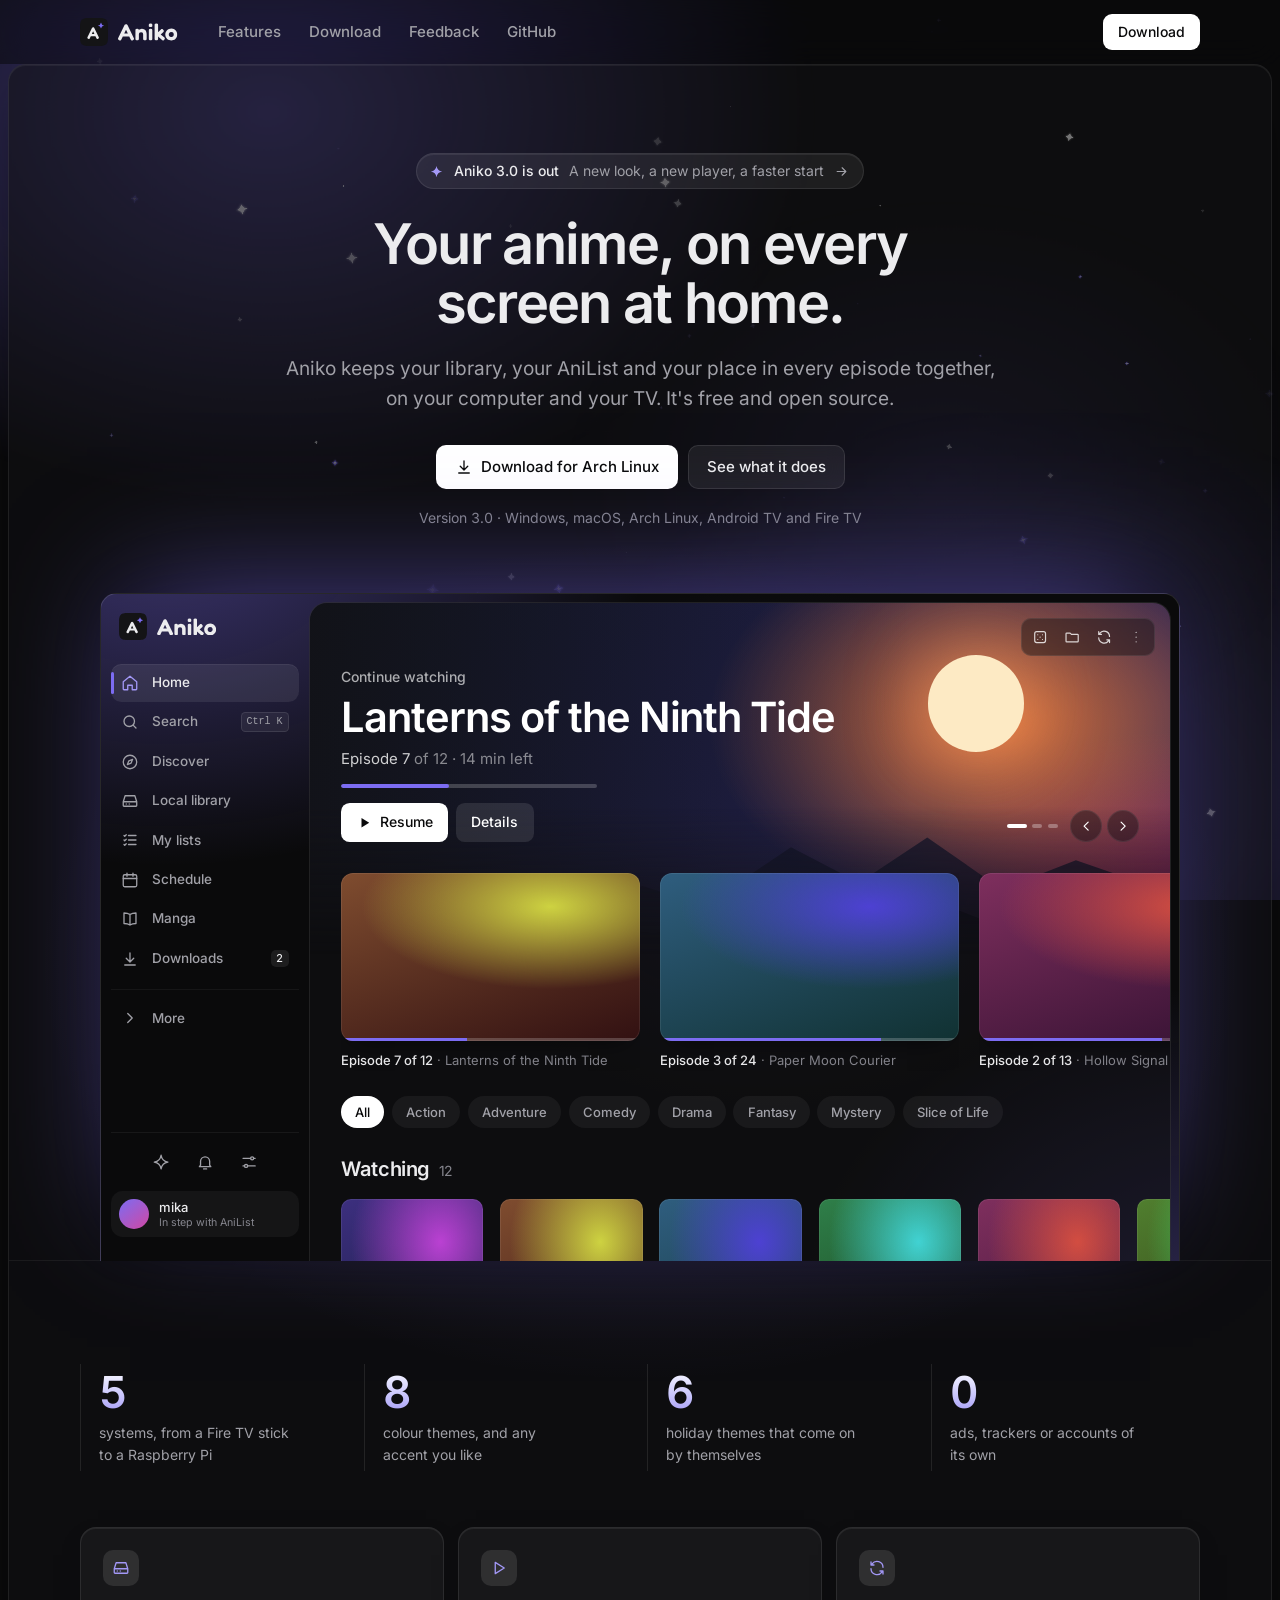
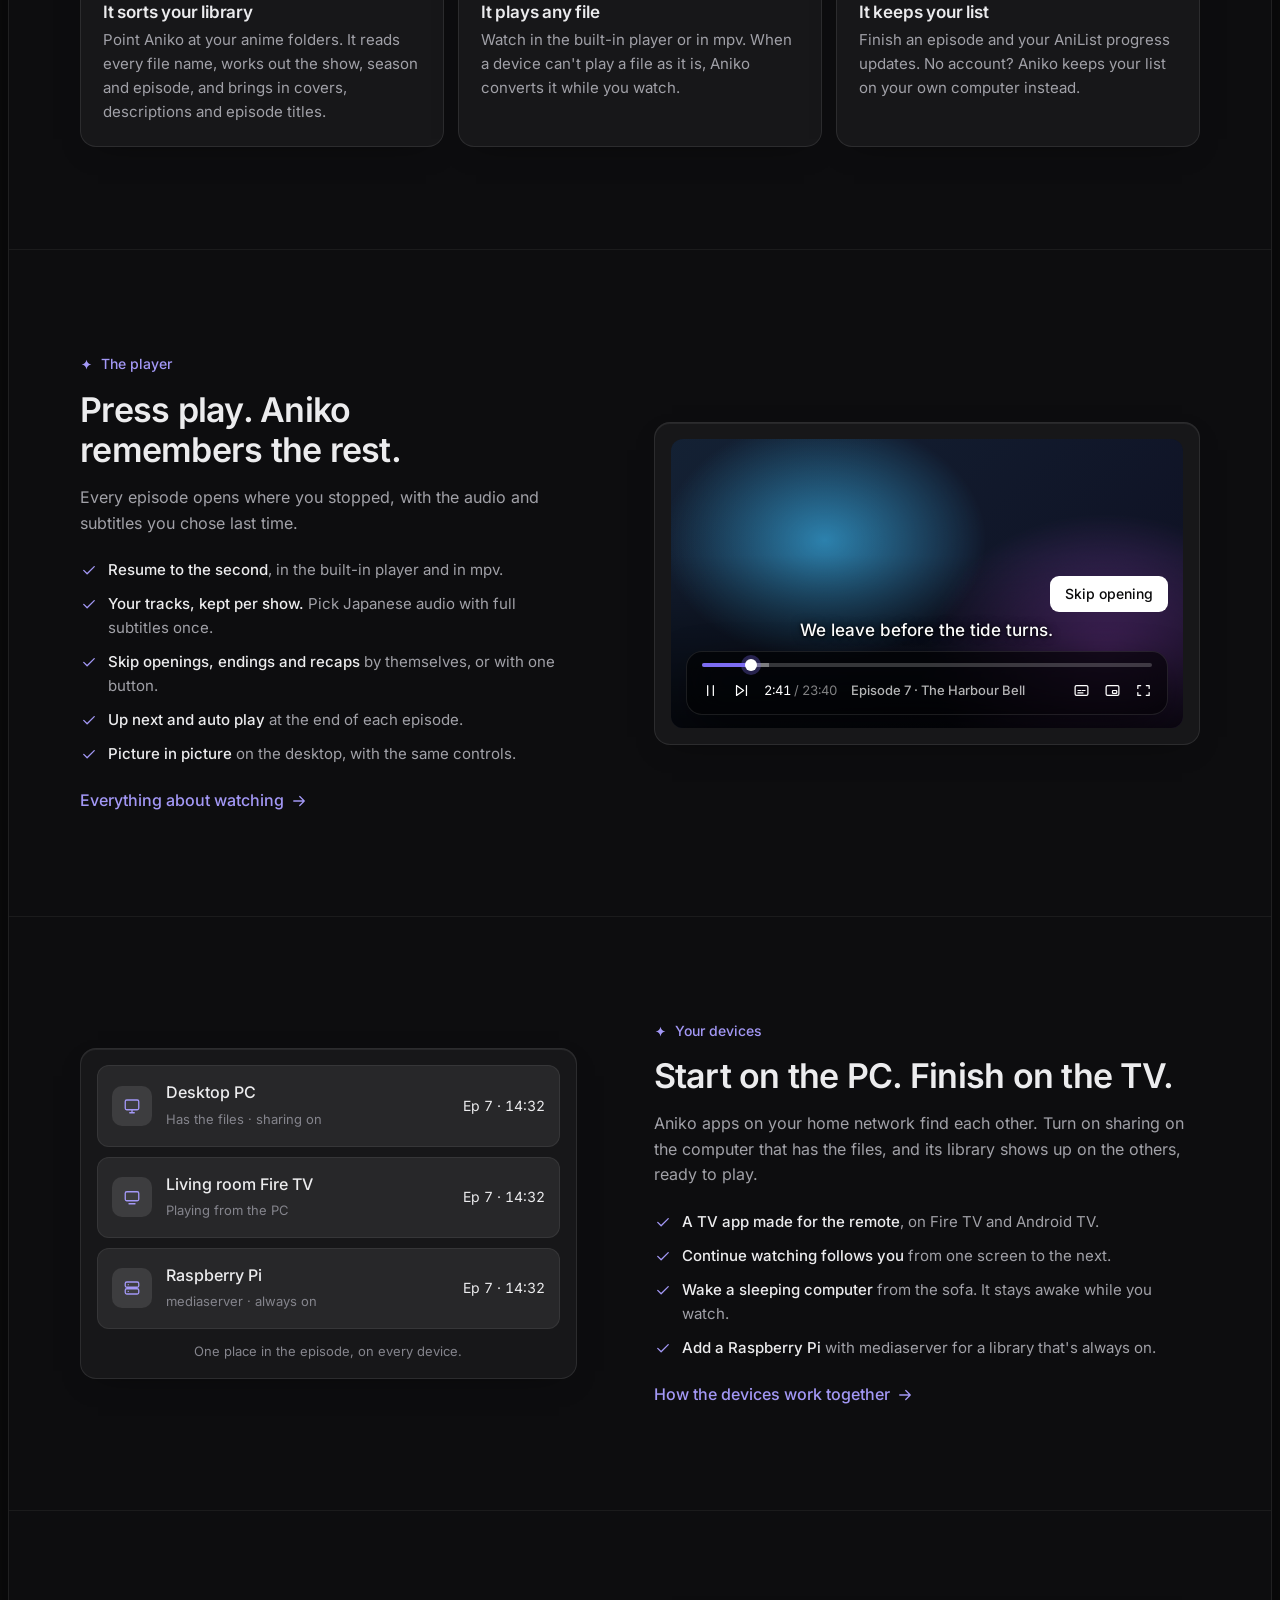
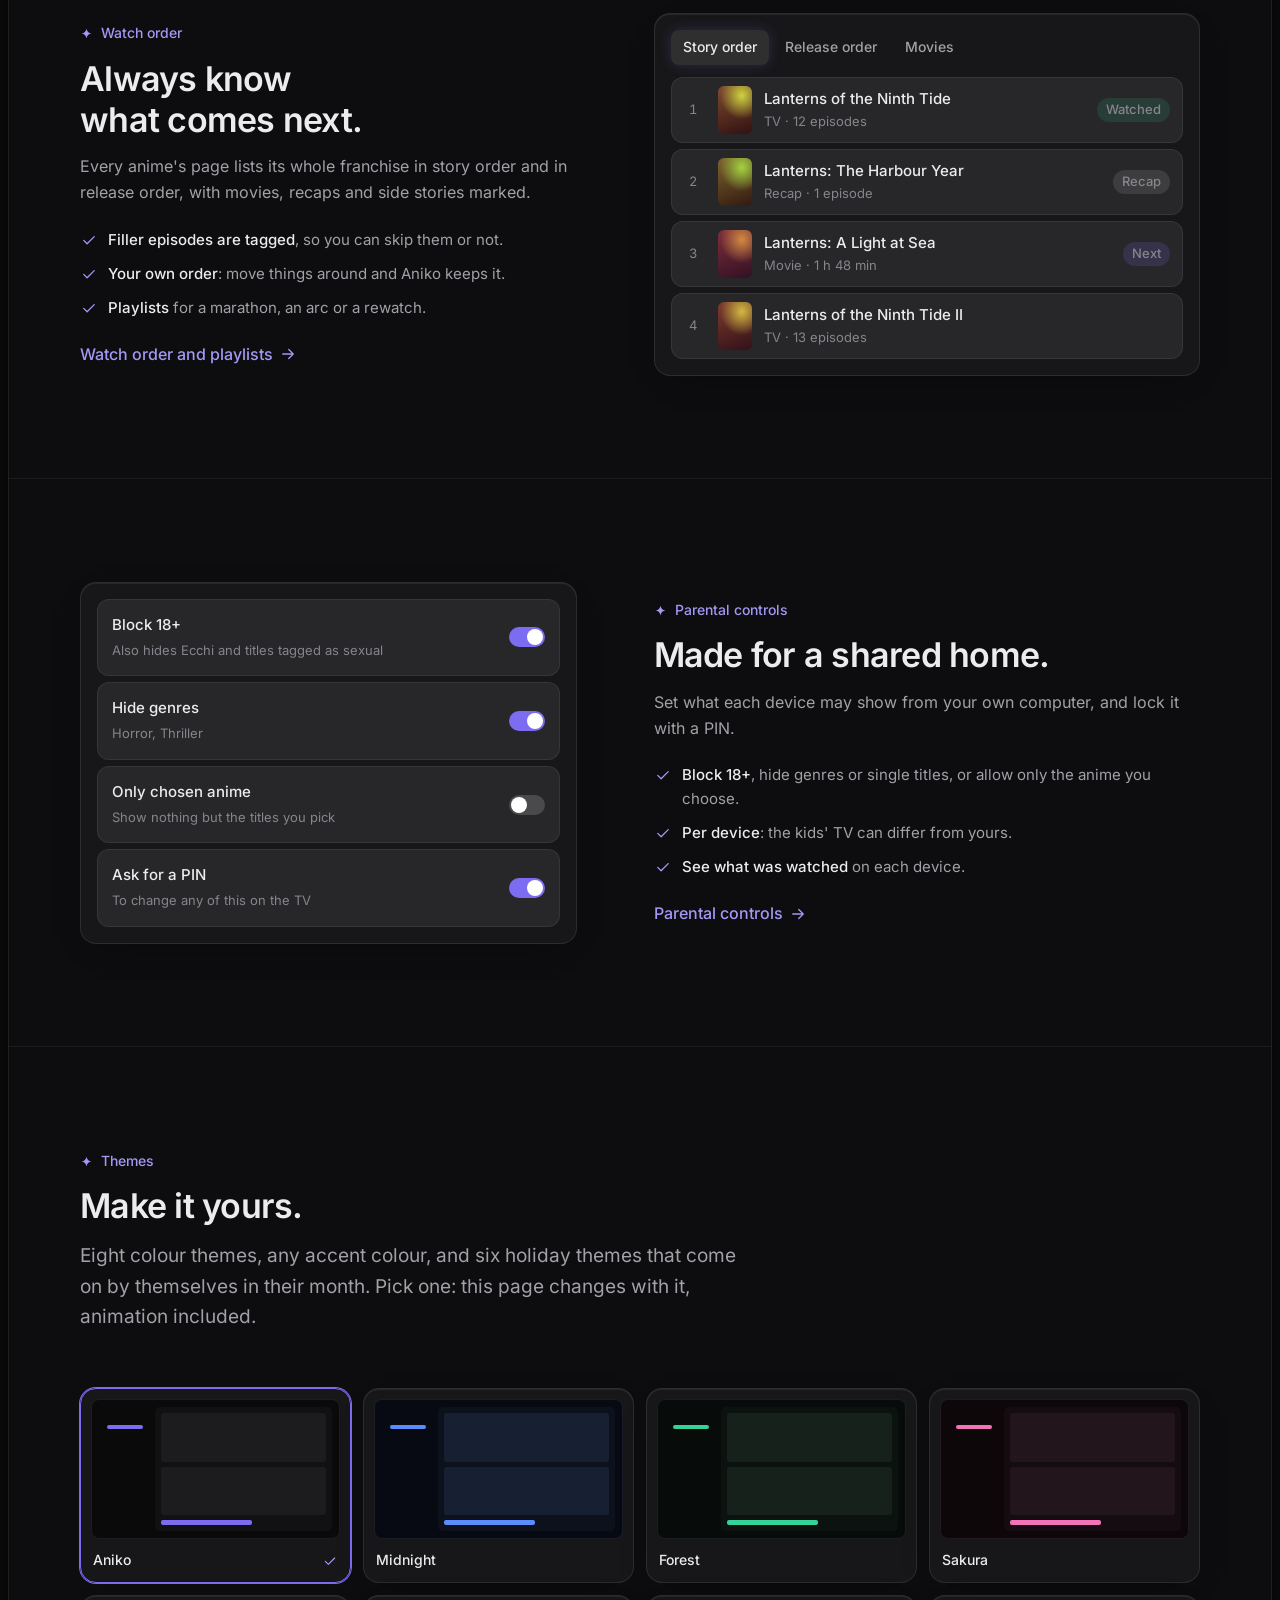
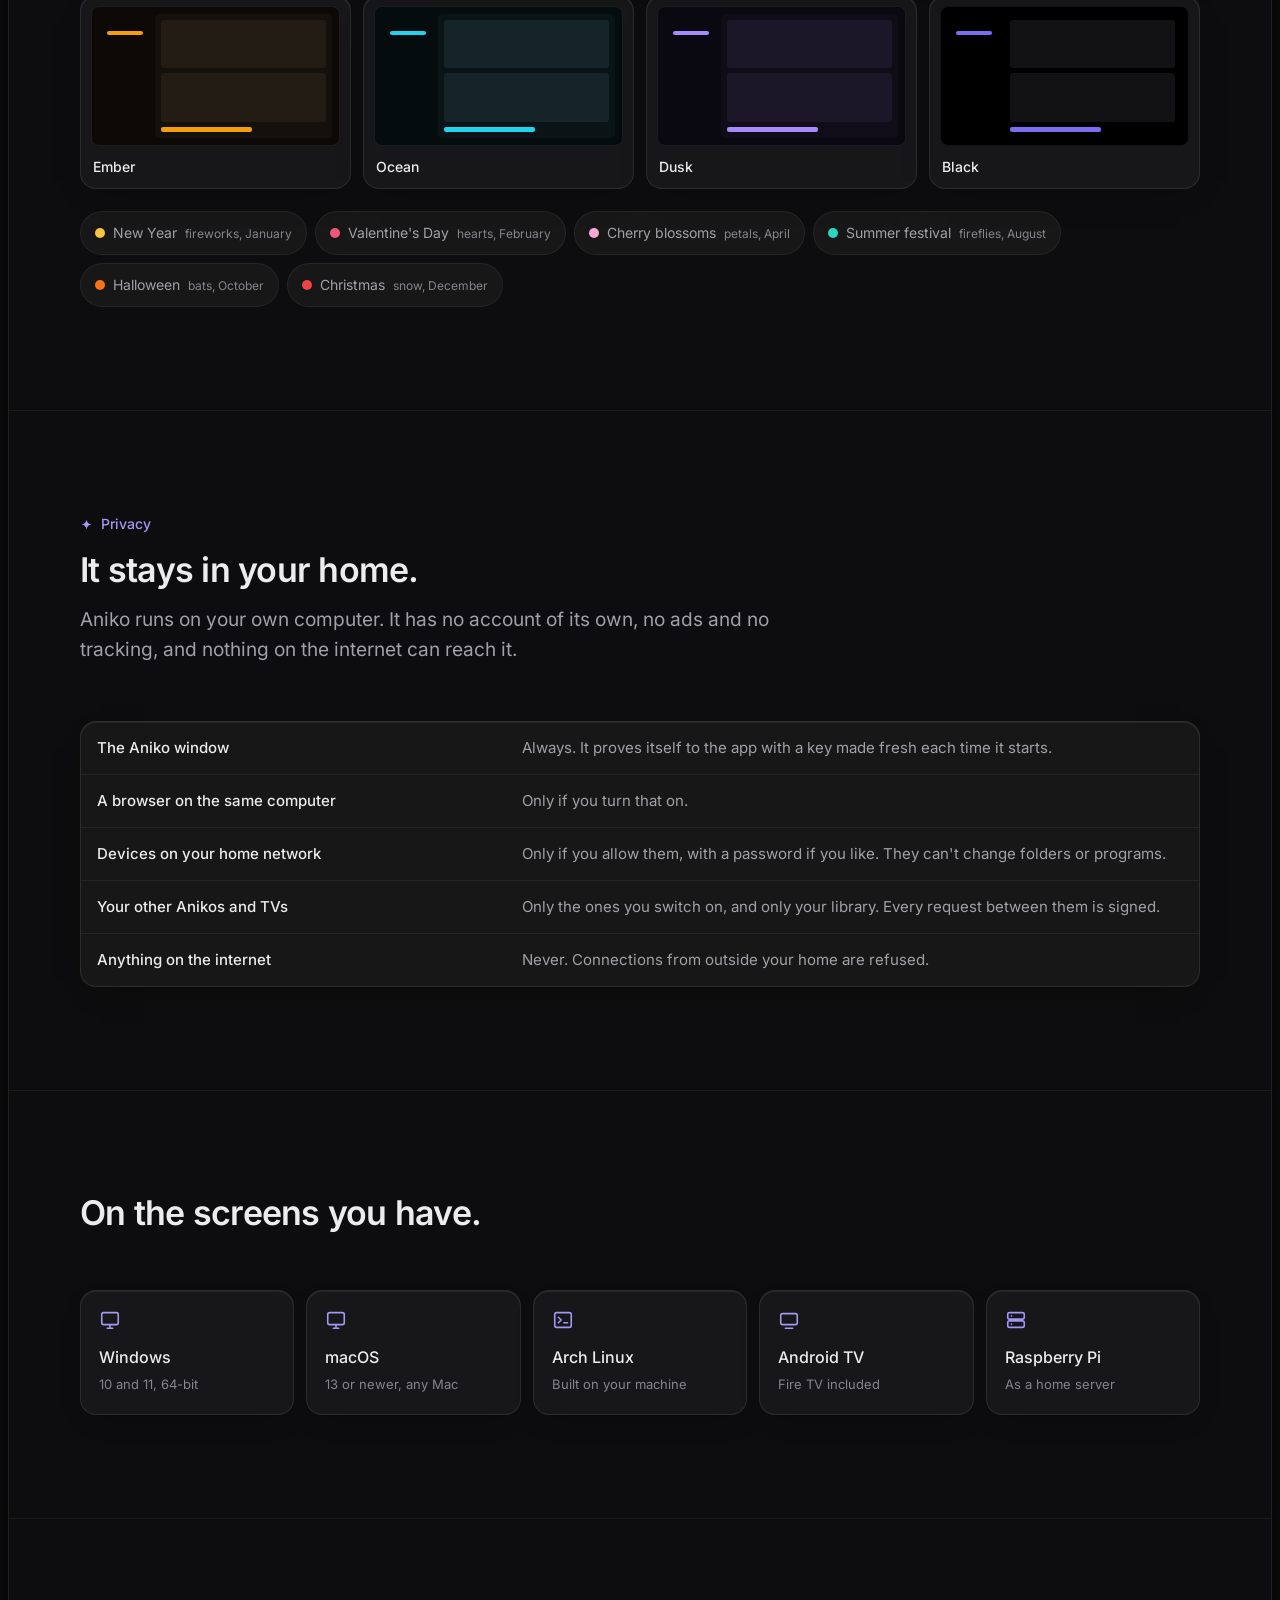
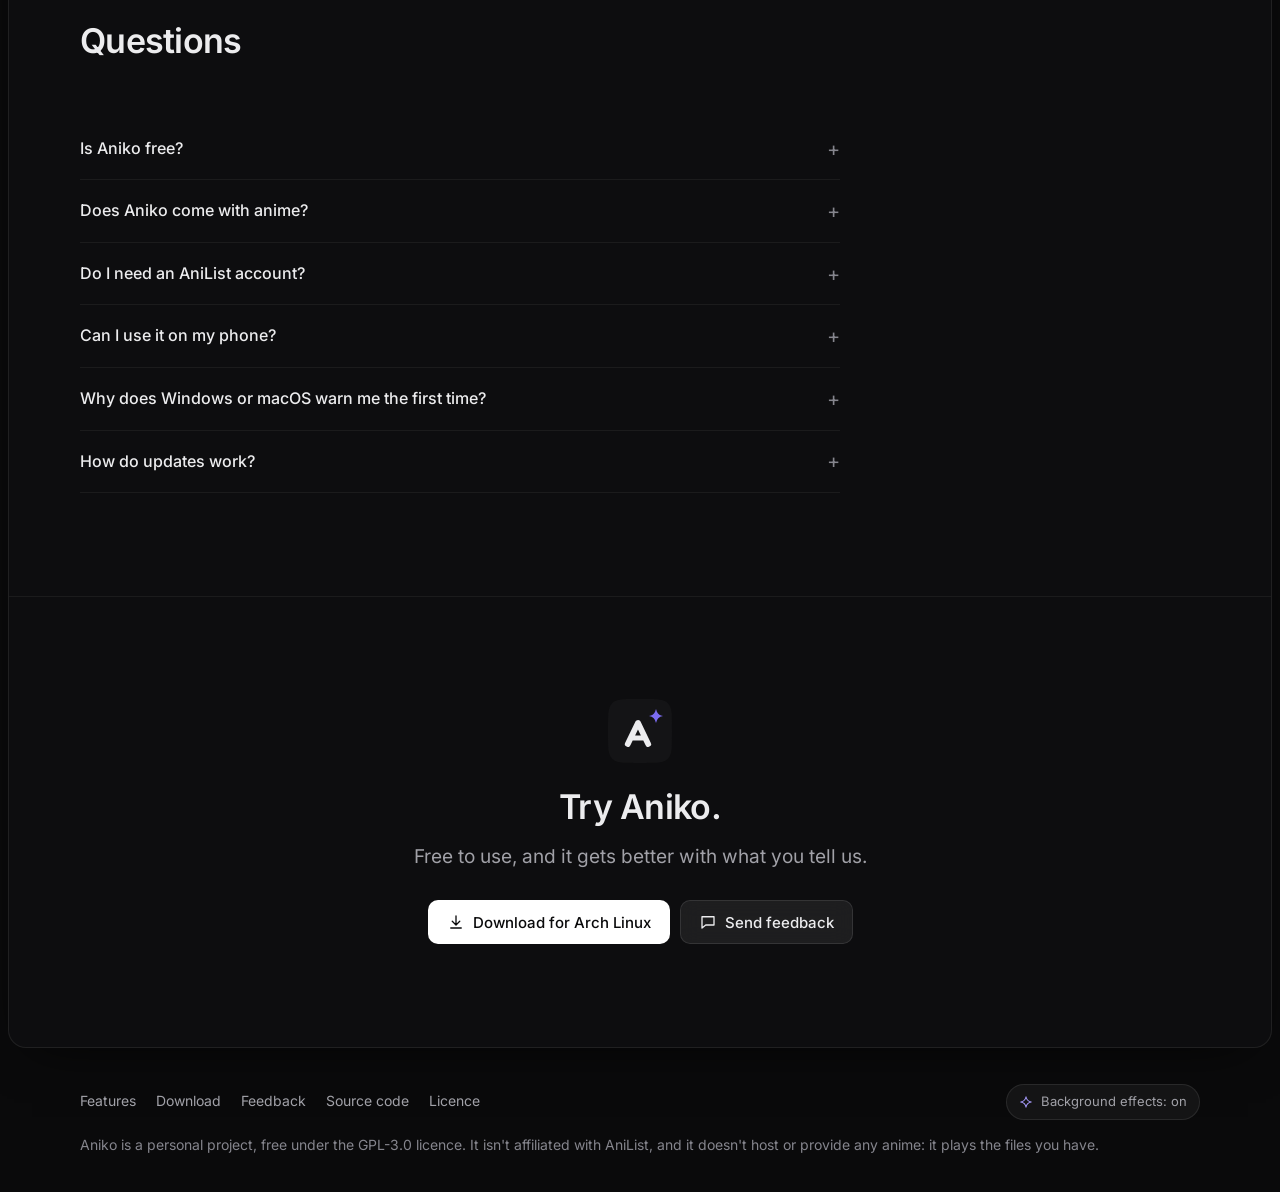
==== commit 5547defa: "Move the site to Aniko 3.0's Glass look, with an animated background The app drawn on Home is now 3." ====
--- a/index.html
+++ b/index.html
@@ -17,10 +17,11 @@
 <link rel="stylesheet" href="assets/site.css">
 <script>
 // The saved theme, before the first paint
-(function(){var d=document.documentElement;d.classList.remove("no-js");try{var t=localStorage.getItem("aniko-site-theme");if(t&&t!=="aniko")d.dataset.theme=t;var a=localStorage.getItem("aniko-site-accent");if(a)d.style.setProperty("--brand",a)}catch(e){}})()
+(function(){var d=document.documentElement;d.classList.remove("no-js");try{var t=localStorage.getItem("aniko-site-theme");if(t&&t!=="aniko")d.dataset.theme=t;var a=localStorage.getItem("aniko-site-accent");if(a)d.style.setProperty("--brand",a);if(localStorage.getItem("aniko-site-fx")==="off")d.classList.add("fx-off")}catch(e){}})()
 </script>
 </head>
 <body>
+<div class="sky" aria-hidden="true"><i></i><i></i><i></i><canvas id="fx"></canvas></div>
 <a class="sr" href="#main">Skip to the page</a>
 <header class="top">
   <div class="wrap top-in">
@@ -41,7 +42,8 @@
 <main class="page" id="main">
 <section class="hero">
   <div class="wrap">
-    <h1>Your anime, on every<br>screen at home.</h1>
+    <a class="pill" href="download.html#releases"><svg class="i" aria-hidden="true"><use href="assets/icons.svg#spark"/></svg><b>Aniko 3.0 is out</b><span>A new look, a new player, a faster start</span><svg class="i" aria-hidden="true"><use href="assets/icons.svg#arrow"/></svg></a>
+    <h1><span class="up">Your anime, on every</span><br><span class="up d1">screen at home.</span></h1>
     <p class="lede">Aniko keeps your library, your AniList and your place in every episode together, on your computer and your TV. It's free and open source.</p>
     <div class="btn-row">
       <a class="btn btn-white" href="download.html" data-download-cta><svg class="i" aria-hidden="true"><use href="assets/icons.svg#download"/></svg><span>Download</span></a>
@@ -49,45 +51,49 @@
     </div>
     <p class="hero-meta">Version <span class="num" data-latest>3.0</span> · Windows, macOS, Arch Linux, Android TV and Fire TV</p>
     
-<div class="mock rise" role="img" aria-label="Aniko's Home page: a sidebar, your next episode on a banner, and rows for Continue watching and Currently watching. The shows are made up.">
+<div class="mock rise" role="img" aria-label="Aniko 3.0's Home page: a glass sidebar, your next episode on a wide banner with Resume and Details, and rows of what you're watching. The shows are made up.">
   <div class="m-win" aria-hidden="true">
     <div class="m-side">
       <div class="m-brand"><img src="assets/aniko.svg" alt=""><svg viewBox="0 0 125.6 38"><use href="assets/icons.svg#wordmark"/></svg></div>
-      <div class="m-group">Watch</div>
-      <div class="m-item on"><svg class="i" aria-hidden="true"><use href="assets/icons.svg#home"/></svg>Home</div>
-      <div class="m-item"><svg class="i" aria-hidden="true"><use href="assets/icons.svg#search"/></svg>Search<kbd>Ctrl K</kbd></div>
-      <div class="m-item"><svg class="i" aria-hidden="true"><use href="assets/icons.svg#compass"/></svg>Discover</div>
-      <div class="m-item"><svg class="i" aria-hidden="true"><use href="assets/icons.svg#drive"/></svg>Local library</div>
-      <div class="m-item"><svg class="i" aria-hidden="true"><use href="assets/icons.svg#list"/></svg>My lists</div>
-      <div class="m-item"><svg class="i" aria-hidden="true"><use href="assets/icons.svg#calendar"/></svg>Schedule</div>
-      <div class="m-item"><svg class="i" aria-hidden="true"><use href="assets/icons.svg#book"/></svg>Manga</div>
-      <div class="m-group">Manage</div>
-      <div class="m-item"><svg class="i" aria-hidden="true"><use href="assets/icons.svg#folder"/></svg>Library tools</div>
-      <div class="m-item"><svg class="i" aria-hidden="true"><use href="assets/icons.svg#playlist"/></svg>Playlists</div>
-      <div class="m-item"><svg class="i" aria-hidden="true"><use href="assets/icons.svg#chart"/></svg>Stats</div>
-      <div class="m-item"><svg class="i" aria-hidden="true"><use href="assets/icons.svg#server"/></svg>Server</div>
+      <div class="m-item on"><svg class="i" aria-hidden="true"><use href="assets/icons.svg#home"/></svg><span>Home</span></div>
+      <div class="m-item"><svg class="i" aria-hidden="true"><use href="assets/icons.svg#search"/></svg><span>Search</span><kbd>Ctrl K</kbd></div>
+      <div class="m-item"><svg class="i" aria-hidden="true"><use href="assets/icons.svg#compass"/></svg><span>Discover</span></div>
+      <div class="m-item"><svg class="i" aria-hidden="true"><use href="assets/icons.svg#drive"/></svg><span>Local library</span></div>
+      <div class="m-item"><svg class="i" aria-hidden="true"><use href="assets/icons.svg#list"/></svg><span>My lists</span></div>
+      <div class="m-item"><svg class="i" aria-hidden="true"><use href="assets/icons.svg#calendar"/></svg><span>Schedule</span></div>
+      <div class="m-item"><svg class="i" aria-hidden="true"><use href="assets/icons.svg#book"/></svg><span>Manga</span></div>
+      <div class="m-item"><svg class="i" aria-hidden="true"><use href="assets/icons.svg#download"/></svg><span>Downloads</span><span class="m-badge">2</span></div>
+      <div class="m-more"><div class="m-item"><svg class="i" aria-hidden="true"><use href="assets/icons.svg#chev-r"/></svg><span>More</span></div></div>
       <div class="m-foot">
-        <div class="m-item"><svg class="i" aria-hidden="true"><use href="assets/icons.svg#spark"/></svg>Themes</div>
-        <div class="m-item"><svg class="i" aria-hidden="true"><use href="assets/icons.svg#sliders"/></svg>Settings</div>
+        <div class="m-icons"><span><svg class="i" aria-hidden="true"><use href="assets/icons.svg#spark"/></svg></span><span><svg class="i" aria-hidden="true"><use href="assets/icons.svg#bell"/></svg></span><span><svg class="i" aria-hidden="true"><use href="assets/icons.svg#sliders"/></svg></span></div>
+        <div class="m-user"><i></i><span><b>mika</b><span>In step with AniList</span></span></div>
       </div>
     </div>
     <div class="m-panel">
-      <div class="m-banner">
-        <span class="m-moon"></span>
-        <span class="m-kicker">Your next episode · Episode 7 of 12</span>
-        <span class="m-title">Lanterns of the Ninth Tide</span>
-        <div class="m-btns"><span class="m-btn w"><svg class="i" aria-hidden="true"><use href="assets/icons.svg#play"/></svg>Resume · Ep 7</span><span class="m-btn">Details</span></div>
-      </div>
-      <div class="m-h">Continue watching</div>
-      <div class="m-row">
-        <div class="m-ep"><div class="art" style="--h:22"><div class="bar"><i style="width:42%"></i></div></div><b>Lanterns of the Ninth Tide</b><span>Ep 7 · 14 min left</span></div>
-        <div class="m-ep"><div class="art" style="--h:200"><div class="bar"><i style="width:74%"></i></div></div><b>Paper Moon Courier</b><span>Ep 3 · 6 min left</span></div>
-        <div class="m-ep"><div class="art" style="--h:140"><div class="bar"><i style="width:12%"></i></div></div><b>Saltwind Academy</b><span>Ep 11 · 21 min left</span></div>
-        <div class="m-ep"><div class="art" style="--h:320"><div class="bar"><i style="width:61%"></i></div></div><b>Hollow Signal</b><span>Ep 2 · 9 min left</span></div>
-      </div>
-      <div class="m-h">Currently watching</div>
-      <div class="m-covers">
-        <div class="art" style="--h:250"></div><div class="art" style="--h:22"></div><div class="art" style="--h:200"></div><div class="art" style="--h:140"></div><div class="art" style="--h:320"></div><div class="art" style="--h:95"></div><div class="art" style="--h:285"></div>
+      <div class="m-hero">
+        <div class="m-art"><span class="m-moon"></span><span class="m-ridge a"></span><span class="m-ridge b"></span></div>
+        <div class="m-tools"><span><svg class="i" aria-hidden="true"><use href="assets/icons.svg#dice"/></svg></span><span><svg class="i" aria-hidden="true"><use href="assets/icons.svg#folder"/></svg></span><span><svg class="i" aria-hidden="true"><use href="assets/icons.svg#sync"/></svg></span><span><svg class="i" aria-hidden="true"><use href="assets/icons.svg#dots"/></svg></span></div>
+        <div class="m-copy">
+          <span class="m-kicker">Continue watching</span>
+          <span class="m-title" data-m="title">Lanterns of the Ninth Tide</span>
+          <span class="m-line"><span data-m="ep">Episode 7</span><em data-m="rest"> of 12 · 14 min left</em></span>
+          <span class="m-prog"><i data-m="bar" style="width:42%"></i></span>
+          <div class="m-btns"><span class="m-btn w"><svg class="i" aria-hidden="true"><use href="assets/icons.svg#play"/></svg>Resume</span><span class="m-btn">Details</span></div>
+        </div>
+        <div class="m-pager"><span class="m-dots"><i class="on"></i><i></i><i></i></span><span class="m-round"><svg class="i" aria-hidden="true"><use href="assets/icons.svg#chev-l"/></svg></span><span class="m-round"><svg class="i" aria-hidden="true"><use href="assets/icons.svg#chev-r"/></svg></span></div>
+      </div>
+      <div class="m-rows">
+        <div class="m-row">
+          <div class="m-ep"><div class="art" style="--h:22"><div class="bar"><i style="width:42%"></i></div></div><b>Episode 7 of 12</b><span>Lanterns of the Ninth Tide</span></div>
+          <div class="m-ep"><div class="art" style="--h:205"><div class="bar"><i style="width:74%"></i></div></div><b>Episode 3 of 24</b><span>Paper Moon Courier</span></div>
+          <div class="m-ep"><div class="art" style="--h:325"><div class="bar"><i style="width:61%"></i></div></div><b>Episode 2 of 13</b><span>Hollow Signal</span></div>
+          <div class="m-ep"><div class="art" style="--h:140"><div class="bar"><i style="width:12%"></i></div></div><b>Episode 11 of 12</b><span>Saltwind Academy</span></div>
+        </div>
+        <div class="m-chips"><span class="on">All</span><span>Action</span><span>Adventure</span><span>Comedy</span><span>Drama</span><span>Fantasy</span><span>Mystery</span><span>Slice of Life</span></div>
+        <div class="m-h">Watching <span>12</span></div>
+        <div class="m-covers">
+          <div class="art" style="--h:250"></div><div class="art" style="--h:22"></div><div class="art" style="--h:205"></div><div class="art" style="--h:140"></div><div class="art" style="--h:325"></div><div class="art" style="--h:95"></div><div class="art" style="--h:285"></div><div class="art" style="--h:180"></div>
+        </div>
       </div>
     </div>
   </div>
@@ -98,6 +104,12 @@
 
 <section>
   <div class="wrap">
+    <div class="facts rise">
+      <div><b class="num">5</b><span>systems, from a Fire TV stick to a Raspberry Pi</span></div>
+      <div><b class="num">8</b><span>colour themes, and any accent you like</span></div>
+      <div><b class="num">6</b><span>holiday themes that come on by themselves</span></div>
+      <div><b class="num">0</b><span>ads, trackers or accounts of its own</span></div>
+    </div>
     <div class="grid g3">
       <div class="card rise"><div class="tile"><svg class="i" aria-hidden="true"><use href="assets/icons.svg#drive"/></svg></div><h3>It sorts your library</h3><p>Point Aniko at your anime folders. It reads every file name, works out the show, season and episode, and brings in covers, descriptions and episode titles.</p></div>
       <div class="card rise"><div class="tile"><svg class="i" aria-hidden="true"><use href="assets/icons.svg#play"/></svg></div><h3>It plays any file</h3><p>Watch in the built-in player or in mpv. When a device can't play a file as it is, Aniko converts it while you watch.</p></div>
@@ -109,6 +121,7 @@
 <section>
   <div class="wrap split">
     <div class="rise">
+      <p class="eyebrow"><svg class="i" aria-hidden="true"><use href="assets/icons.svg#spark"/></svg>The player</p>
       <h2>Press play. Aniko remembers the rest.</h2>
       <p>Every episode opens where you stopped, with the audio and subtitles you chose last time.</p>
       <ul class="ticks">
@@ -120,11 +133,14 @@
       </ul>
       <a class="more" href="features.html#watching">Everything about watching <svg class="i" aria-hidden="true"><use href="assets/icons.svg#arrow"/></svg></a>
     </div>
-    <div class="demo rise" role="img" aria-label="The player: floating controls, a subtitle line and a Skip opening button.">
+    <div class="demo rise" role="img" aria-label="The 3.0 player: a glass panel of controls floating over the picture, a subtitle line and a Skip opening button.">
       <div class="player" aria-hidden="true">
         <div class="p-sub">We leave before the tide turns.</div>
         <span class="p-skip btn btn-white btn-sm">Skip opening</span>
-        <div class="p-ctl"><svg class="i line" aria-hidden="true"><use href="assets/icons.svg#pause"/></svg><span class="num">2:41</span><span class="p-seek"><i></i></span><span class="num">23:40</span><svg class="i line" aria-hidden="true"><use href="assets/icons.svg#subtitles"/></svg><svg class="i line" aria-hidden="true"><use href="assets/icons.svg#pip"/></svg></div>
+        <div class="p-ctl">
+          <span class="p-seek"><i></i></span>
+          <div class="p-row"><svg class="i" aria-hidden="true"><use href="assets/icons.svg#pause"/></svg><svg class="i" aria-hidden="true"><use href="assets/icons.svg#skip"/></svg><span class="num">2:41 <em>/ 23:40</em></span><b>Episode 7 · The Harbour Bell</b><svg class="i line" aria-hidden="true"><use href="assets/icons.svg#subtitles"/></svg><svg class="i line" aria-hidden="true"><use href="assets/icons.svg#pip"/></svg><svg class="i line" aria-hidden="true"><use href="assets/icons.svg#full"/></svg></div>
+        </div>
       </div>
     </div>
   </div>
@@ -133,6 +149,7 @@
 <section>
   <div class="wrap split flip">
     <div class="rise">
+      <p class="eyebrow"><svg class="i" aria-hidden="true"><use href="assets/icons.svg#spark"/></svg>Your devices</p>
       <h2>Start on the PC. Finish on the TV.</h2>
       <p>Aniko apps on your home network find each other. Turn on sharing on the computer that has the files, and its library shows up on the others, ready to play.</p>
       <ul class="ticks">
@@ -157,6 +174,7 @@
 <section>
   <div class="wrap split">
     <div class="rise">
+      <p class="eyebrow"><svg class="i" aria-hidden="true"><use href="assets/icons.svg#spark"/></svg>Watch order</p>
       <h2>Always know what comes next.</h2>
       <p>Every anime's page lists its whole franchise in story order and in release order, with movies, recaps and side stories marked.</p>
       <ul class="ticks">
@@ -183,6 +201,7 @@
 <section>
   <div class="wrap split flip">
     <div class="rise">
+      <p class="eyebrow"><svg class="i" aria-hidden="true"><use href="assets/icons.svg#spark"/></svg>Parental controls</p>
       <h2>Made for a shared home.</h2>
       <p>Set what each device may show from your own computer, and lock it with a PIN.</p>
       <ul class="ticks">
@@ -206,8 +225,9 @@
 <section id="themes">
   <div class="wrap">
     <div class="head rise">
+      <p class="eyebrow"><svg class="i" aria-hidden="true"><use href="assets/icons.svg#spark"/></svg>Themes</p>
       <h2>Make it yours.</h2>
-      <p class="lede">Eight colour themes, any accent colour, and six holiday themes that come on by themselves in their month. Pick one: this page changes with it.</p>
+      <p class="lede">Eight colour themes, any accent colour, and six holiday themes that come on by themselves in their month. Pick one: this page changes with it, animation included.</p>
     </div>
     <div class="themes rise">
 <button class="theme" type="button" data-theme-pick="aniko" aria-pressed="true" style="--a:#7c6cf2;--f:#0a0a0b;--b:#111113;--p:#1c1c1f"><span class="pic" aria-hidden="true"><i></i><u><s></s></u></span><span class="name">Aniko<svg class="i" aria-hidden="true"><use href="assets/icons.svg#check"/></svg></span></button>
@@ -220,12 +240,12 @@
 <button class="theme" type="button" data-theme-pick="black" aria-pressed="false" style="--a:#7c6cf2;--f:#000000;--b:#000000;--p:#121214"><span class="pic" aria-hidden="true"><i></i><u><s></s></u></span><span class="name">Black<svg class="i" aria-hidden="true"><use href="assets/icons.svg#check"/></svg></span></button>
     </div>
     <div class="holidays rise" aria-label="Holiday accents">
-<button class="holiday" type="button" data-accent-pick="#f5c542" aria-pressed="false" style="--c:#f5c542"><i aria-hidden="true"></i>New Year <small>fireworks, January</small></button>
-<button class="holiday" type="button" data-accent-pick="#f2557a" aria-pressed="false" style="--c:#f2557a"><i aria-hidden="true"></i>Valentine's Day <small>hearts, February</small></button>
-<button class="holiday" type="button" data-accent-pick="#f9a8d4" aria-pressed="false" style="--c:#f9a8d4"><i aria-hidden="true"></i>Cherry blossoms <small>petals, April</small></button>
-<button class="holiday" type="button" data-accent-pick="#2dd4bf" aria-pressed="false" style="--c:#2dd4bf"><i aria-hidden="true"></i>Summer festival <small>fireflies, August</small></button>
-<button class="holiday" type="button" data-accent-pick="#f97316" aria-pressed="false" style="--c:#f97316"><i aria-hidden="true"></i>Halloween <small>bats, October</small></button>
-<button class="holiday" type="button" data-accent-pick="#ef4444" aria-pressed="false" style="--c:#ef4444"><i aria-hidden="true"></i>Christmas <small>snow, December</small></button>
+<button class="holiday" type="button" data-accent-pick="#f5c542" data-effect="fireworks" aria-pressed="false" style="--c:#f5c542"><i aria-hidden="true"></i>New Year <small>fireworks, January</small></button>
+<button class="holiday" type="button" data-accent-pick="#f2557a" data-effect="hearts" aria-pressed="false" style="--c:#f2557a"><i aria-hidden="true"></i>Valentine's Day <small>hearts, February</small></button>
+<button class="holiday" type="button" data-accent-pick="#f9a8d4" data-effect="petals" aria-pressed="false" style="--c:#f9a8d4"><i aria-hidden="true"></i>Cherry blossoms <small>petals, April</small></button>
+<button class="holiday" type="button" data-accent-pick="#2dd4bf" data-effect="fireflies" aria-pressed="false" style="--c:#2dd4bf"><i aria-hidden="true"></i>Summer festival <small>fireflies, August</small></button>
+<button class="holiday" type="button" data-accent-pick="#f97316" data-effect="bats" aria-pressed="false" style="--c:#f97316"><i aria-hidden="true"></i>Halloween <small>bats, October</small></button>
+<button class="holiday" type="button" data-accent-pick="#ef4444" data-effect="snow" aria-pressed="false" style="--c:#ef4444"><i aria-hidden="true"></i>Christmas <small>snow, December</small></button>
     </div>
   </div>
 </section>
@@ -233,6 +253,7 @@
 <section>
   <div class="wrap">
     <div class="head rise">
+      <p class="eyebrow"><svg class="i" aria-hidden="true"><use href="assets/icons.svg#spark"/></svg>Privacy</p>
       <h2>It stays in your home.</h2>
       <p class="lede">Aniko runs on your own computer. It has no account of its own, no ads and no tracking, and nothing on the internet can reach it.</p>
     </div>
@@ -298,10 +319,11 @@
       <a href="https://github.com/v0-0x/Aniko">Source code</a>
       <a href="https://github.com/v0-0x/Aniko/blob/HEAD/LICENSE">Licence</a>
     </nav>
-    <span>Free under the GPL-3.0 licence</span>
-    <p>Aniko is a personal project. It isn't affiliated with AniList, and it doesn't host or provide any anime: it plays the files you have.</p>
+    <button class="fx-toggle" type="button" id="fx-toggle" aria-pressed="true"><svg class="i" aria-hidden="true"><use href="assets/icons.svg#spark"/></svg><span>Background effects: on</span></button>
+    <p>Aniko is a personal project, free under the GPL-3.0 licence. It isn't affiliated with AniList, and it doesn't host or provide any anime: it plays the files you have.</p>
   </div>
 </footer>
 <script src="assets/site.js" defer></script>
+<script src="assets/fx.js" defer></script>
 </body>
 </html>
--- a/assets/site.css
+++ b/assets/site.css
@@ -1,4 +1,5 @@
-/* Aniko's site. Colours, type and motion are the app's own (web/src/index.css, lib/themes.ts). */
+/* Aniko's site, in the app's 3.0 look ("Glass"): a window lit in the theme's colour, and see-through
+   panels on it. Colours, type and motion are the app's own (web/src/index.css, lib/themes.ts). */
 
 @font-face {
   font-family: "Inter Variable";
@@ -30,8 +31,13 @@
   --brand-soft: color-mix(in srgb, var(--brand) 16%, transparent);
   --brand-strong: color-mix(in srgb, var(--brand) 70%, white);
   --ease: cubic-bezier(0.2, 0, 0, 1);
+  --glass: rgb(255 255 255 / 0.045);
+  --glass-2: rgb(255 255 255 / 0.07);
+  --glass-3: rgb(255 255 255 / 0.1);
+  --glass-line: rgb(255 255 255 / 0.09);
   --wrap: 1120px;
 }
+@property --h { syntax: "<number>"; inherits: true; initial-value: 22; }
 [data-theme="midnight"] { --brand: #5b8cff; --frame: #070a12; --bg: #0c111c; --s1: #111827; --s2: #172033; --s3: #1e2940; --s4: #26334d; --muted: #9aa4b8; --subtle: #7f89a0; }
 [data-theme="forest"]   { --brand: #34d399; --frame: #070b09; --bg: #0c120f; --s1: #111a15; --s2: #16211b; --s3: #1c2a22; --s4: #23342a; --muted: #9fb0a6; --subtle: #7f9287; }
 [data-theme="sakura"]   { --brand: #f472b6; --frame: #0d0709; --bg: #140c10; --s1: #1b1116; --s2: #22161c; --s3: #2a1c23; --s4: #33222b; --muted: #b39aa6; --subtle: #957c87; }
@@ -43,9 +49,20 @@
 /* ---------- Base ---------- */
 *, *::before, *::after { box-sizing: border-box; }
 html { -webkit-text-size-adjust: 100%; scroll-behavior: smooth; scroll-padding-top: 84px; }
+html { background: var(--frame); }
+.sky { position: fixed; inset: 0; z-index: -1; overflow: hidden; pointer-events: none; background: var(--frame); transition: background-color 0.3s var(--ease); }
+.sky i { position: absolute; border-radius: 50%; will-change: transform; transition: background 0.3s var(--ease); }
+.sky i:nth-child(1) { width: 1100px; height: 800px; left: -22%; top: -32%; background: radial-gradient(closest-side, color-mix(in oklab, var(--brand) 46%, transparent), transparent); animation: drift-a 36s ease-in-out infinite alternate; }
+.sky i:nth-child(2) { width: 1000px; height: 800px; right: -20%; bottom: -34%; background: radial-gradient(closest-side, color-mix(in oklab, var(--brand) 34%, transparent), transparent); animation: drift-b 44s ease-in-out infinite alternate; }
+.sky i:nth-child(3) { width: 760px; height: 560px; left: 44%; top: 22%; background: radial-gradient(closest-side, color-mix(in oklab, var(--brand) 15%, transparent), transparent); animation: drift-c 52s ease-in-out infinite alternate; }
+@keyframes drift-a { to { transform: translate(16vw, 14vh) scale(1.18); } }
+@keyframes drift-b { to { transform: translate(-18vw, -12vh) scale(1.12); } }
+@keyframes drift-c { to { transform: translate(-22vw, 16vh) scale(1.3); } }
+#fx { position: absolute; inset: 0; width: 100%; height: 100%; }
+.fx-off .sky i { animation-play-state: paused; }
+.fx-off #fx { display: none; }
 body {
   margin: 0;
-  background: var(--frame);
   color: var(--text);
   font: 400 16px/1.6 "Inter Variable", ui-sans-serif, system-ui, sans-serif;
   -webkit-font-smoothing: antialiased;
@@ -65,7 +82,7 @@
 ::selection { background: color-mix(in srgb, var(--brand) 45%, transparent); }
 :focus-visible { outline: 2px solid var(--brand-strong); outline-offset: 2px; border-radius: 6px; }
 code, kbd { font-family: ui-monospace, "SF Mono", "Cascadia Code", Menlo, Consolas, monospace; font-size: 0.875em; }
-kbd { padding: 1px 6px; border: 1px solid var(--line-strong); border-radius: 6px; background: var(--s2); color: var(--muted); }
+kbd { padding: 1px 6px; border: 1px solid var(--line-strong); border-radius: 6px; background: var(--glass-2); color: var(--muted); }
 .i { width: 18px; height: 18px; flex: none; fill: none; stroke: currentColor; stroke-width: 1.75; stroke-linecap: round; stroke-linejoin: round; }
 .sr { position: absolute; width: 1px; height: 1px; overflow: hidden; clip-path: inset(50%); white-space: nowrap; }
 .wrap { width: min(100% - 40px, var(--wrap)); margin-inline: auto; }
@@ -76,8 +93,8 @@
 /* ---------- Header: sits on the window colour, like the app's sidebar ---------- */
 .top {
   position: sticky; top: 0; z-index: 20;
-  background: color-mix(in srgb, var(--frame) 86%, transparent);
-  backdrop-filter: blur(14px); -webkit-backdrop-filter: blur(14px);
+  background: color-mix(in oklab, var(--frame) 55%, transparent);
+  backdrop-filter: blur(18px) saturate(1.3); -webkit-backdrop-filter: blur(18px) saturate(1.3);
 }
 .top-in { display: flex; align-items: center; gap: 28px; height: 64px; }
 .brand { display: flex; align-items: center; gap: 10px; color: var(--text); }
@@ -86,18 +103,18 @@
 .brand svg { height: 18px; width: 59.5px; }
 .nav { display: flex; gap: 4px; margin-right: auto; }
 .nav a { padding: 7px 12px; border-radius: 9px; color: var(--muted); font-weight: 500; font-size: 0.9375rem; transition: color 0.16s var(--ease), background-color 0.16s var(--ease); }
-.nav a:hover { color: var(--text); background: var(--s2); text-decoration: none; }
-.nav a[aria-current="page"] { color: var(--text); background: var(--s2); }
+.nav a:hover { color: var(--text); background: var(--glass-2); text-decoration: none; }
+.nav a[aria-current="page"] { color: var(--text); background: var(--glass-2); }
 .nav-toggle { display: none; margin-left: auto; width: 44px; height: 44px; border: 0; border-radius: 10px; background: none; cursor: pointer; place-items: center; }
-.nav-toggle:hover { background: var(--s2); }
+.nav-toggle:hover { background: var(--glass-2); }
 
 /* ---------- The page: a rounded panel inset in the window, as in the app ---------- */
 .page {
   margin: 0 8px 8px;
-  background: var(--bg);
-  border: 1px solid var(--line);
-  border-radius: 14px;
-  box-shadow: 0 1px 0 rgb(255 255 255 / 0.03) inset, 0 12px 40px rgb(0 0 0 / 0.35);
+  background: color-mix(in oklab, var(--bg) 54%, transparent);
+  border: 1px solid rgb(255 255 255 / 0.08);
+  border-radius: 18px;
+  box-shadow: 0 18px 50px -24px rgb(0 0 0 / 0.8), inset 0 1px 0 rgb(255 255 255 / 0.05);
   overflow: clip;
   transition: background-color 0.3s var(--ease);
 }
@@ -120,21 +137,21 @@
 .btn:active { transform: translateY(1px); }
 .btn-white { background: #fff; color: #0a0a0b; }
 .btn-white:hover { background: #e4e4e7; }
-.btn-line { background: var(--s2); border-color: var(--line-strong); color: var(--text); }
-.btn-line:hover { background: var(--s3); }
+.btn-line { background: var(--glass-2); border-color: var(--line-strong); color: var(--text); }
+.btn-line:hover { background: var(--glass-3); }
 .btn-sm { min-height: 36px; padding: 0 14px; font-size: 0.875rem; border-radius: 9px; }
 .btn-row { display: flex; flex-wrap: wrap; gap: 10px; }
 
 /* ---------- Cards and chips ---------- */
-.card { background: var(--s1); border: 1px solid var(--line); border-radius: 12px; padding: 22px; box-shadow: 0 1px 0 rgb(255 255 255 / 0.03) inset; transition: background-color 0.3s var(--ease); }
+.card { background: var(--glass); border: 1px solid var(--line); border-radius: 12px; padding: 22px; box-shadow: 0 1px 0 rgb(255 255 255 / 0.03) inset; transition: background-color 0.3s var(--ease); }
 .card, .demo, .fb > *, .fx > *, .split > * { min-width: 0; }
 .card h3 { margin-bottom: 6px; }
 .card p { color: var(--muted); font-size: 0.9375rem; }
-.tile { width: 36px; height: 36px; border-radius: 10px; background: var(--s3); display: grid; place-items: center; margin-bottom: 16px; color: var(--brand-strong); }
+.tile { width: 36px; height: 36px; border-radius: 10px; background: var(--glass-3); display: grid; place-items: center; margin-bottom: 16px; color: var(--brand-strong); }
 .grid { display: grid; gap: 14px; }
 .g3 { grid-template-columns: repeat(3, 1fr); }
 .g2 { grid-template-columns: repeat(2, 1fr); }
-.chip { display: inline-flex; align-items: center; gap: 6px; height: 24px; padding: 0 9px; border-radius: 999px; background: var(--s3); color: var(--muted); font-size: 0.75rem; font-weight: 500; white-space: nowrap; }
+.chip { display: inline-flex; align-items: center; gap: 6px; height: 24px; padding: 0 9px; border-radius: 999px; background: var(--glass-3); color: var(--muted); font-size: 0.75rem; font-weight: 500; white-space: nowrap; }
 .chip-brand { background: var(--brand-soft); color: var(--brand-strong); }
 .chip-ok { background: rgb(52 211 153 / 0.12); color: #6ee7b7; }
 .chip-warn { background: rgb(251 191 36 / 0.12); color: #fcd34d; }
@@ -150,52 +167,92 @@
 .hero-meta { margin-top: 18px; color: var(--subtle); font-size: 0.875rem; }
 .hero .mock { margin-top: clamp(40px, 6vw, 64px); }
 
-/* ---------- The app, drawn in CSS: every size in em, the em scaled to the mock's width ---------- */
-.mock { container-type: inline-size; max-width: 1040px; margin-inline: auto; }
+/* ---------- Aniko 3.0's Home, drawn in CSS: every size in em, the em scaled to the mock's width ---------- */
+.mock { container-type: inline-size; max-width: 1080px; margin-inline: auto; perspective: 1800px; }
 .hero .mock { margin-bottom: -1px; }
 .m-win {
-  font-size: clamp(5px, 1.25cqw, 13px);
-  aspect-ratio: 16 / 9.6; display: flex; text-align: left;
-  background: var(--frame); border: 1px solid var(--line-strong); border-bottom: 0;
-  border-radius: 1.1em 1.1em 0 0; overflow: hidden;
-  box-shadow: 0 -8px 60px rgb(0 0 0 / 0.5);
-  transition: background-color 0.3s var(--ease);
-}
-.m-side { width: 17.5em; flex: none; padding: 1.3em 0.9em; display: flex; flex-direction: column; gap: 0.15em; }
-.m-brand { display: flex; align-items: center; gap: 0.8em; padding: 0 0.5em 1.2em; }
-.m-brand img { width: 2.2em; height: 2.2em; }
-.m-brand svg { height: 1.4em; width: 4.63em; }
-.m-group { padding: 1em 0.8em 0.4em; color: var(--subtle); font-size: 0.82em; font-weight: 500; }
-.m-item { display: flex; align-items: center; gap: 0.9em; padding: 0.62em 0.8em; border-radius: 0.7em; color: var(--muted); font-weight: 500; }
-.m-item .i { width: 1.4em; height: 1.4em; }
-.m-item.on { background: var(--s2); color: #fff; }
+  font-size: clamp(5px, 1.204cqw, 13px);
+  aspect-ratio: 16 / 9.9; display: flex; text-align: left; position: relative;
+  background:
+    radial-gradient(60em 42em at 6% -10%, color-mix(in oklab, var(--brand) 42%, transparent), transparent 62%),
+    radial-gradient(54em 42em at 104% 108%, color-mix(in oklab, var(--brand) 30%, transparent), transparent 60%),
+    radial-gradient(42em 31em at 62% 38%, color-mix(in oklab, var(--brand) 12%, transparent), transparent 65%),
+    var(--frame);
+  border: 1px solid rgb(255 255 255 / 0.12); border-bottom: 0;
+  border-radius: 1.3em 1.3em 0 0; overflow: hidden;
+  box-shadow: 0 -30px 120px -30px color-mix(in oklab, var(--brand) 55%, transparent), 0 -8px 60px rgb(0 0 0 / 0.5);
+  transform: rotateX(var(--rx, 0deg)) rotateY(var(--ry, 0deg)); transform-origin: 50% 100%;
+  transition: transform 0.5s var(--ease), background 0.3s var(--ease), box-shadow 0.3s var(--ease);
+}
+.m-side { width: 16em; flex: none; padding: 0.95em 0.77em; display: flex; flex-direction: column; gap: 0.15em; }
+.m-brand { display: flex; align-items: center; gap: 0.77em; height: 3.1em; padding: 0 0.6em; margin-bottom: 1.2em; }
+.m-brand img { width: 2.15em; height: 2.15em; }
+.m-brand svg { height: 1.38em; width: 4.57em; }
+.m-item { position: relative; display: flex; align-items: center; gap: 0.92em; height: 2.77em; padding: 0 0.77em; border-radius: 0.77em; color: var(--muted); font-size: 1.04em; font-weight: 500; white-space: nowrap; }
+.m-item .i { width: 1.33em; height: 1.33em; }
+.m-item.on { background: rgb(255 255 255 / 0.08); color: var(--text); box-shadow: inset 0 1px 0 rgb(255 255 255 / 0.06); }
+.m-item.on::before { content: ""; position: absolute; left: 0; top: 0.6em; bottom: 0.6em; width: 0.22em; border-radius: 1em; background: var(--brand); }
 .m-item.on .i { color: var(--brand-strong); }
-.m-item kbd { margin-left: auto; font-size: 0.72em; padding: 0 0.5em; border-radius: 0.5em; }
-.m-foot { margin-top: auto; }
-.m-panel { flex: 1; min-width: 0; margin: 0.6em 0.6em 0 0; background: var(--bg); border: 1px solid var(--line); border-bottom: 0; border-radius: 1.1em 1.1em 0 0; overflow: hidden; transition: background-color 0.3s var(--ease); }
-.m-banner { position: relative; height: 21em; padding: 2.4em; display: flex; flex-direction: column; justify-content: flex-end; gap: 0.7em; }
-.m-banner::before { content: ""; position: absolute; inset: 0; background:
-    radial-gradient(60% 90% at 78% 30%, hsl(22 70% 52% / 0.9), transparent 70%),
-    radial-gradient(50% 80% at 96% 80%, hsl(340 55% 40% / 0.8), transparent 70%),
-    linear-gradient(120deg, hsl(232 38% 16%), hsl(250 40% 26%)); }
-.m-banner::after { content: ""; position: absolute; inset: 0; background: linear-gradient(to top, var(--bg) 2%, transparent 70%), linear-gradient(to right, var(--bg), transparent 62%); }
-.m-banner > * { position: relative; z-index: 1; }
-.m-moon { position: absolute !important; right: 16%; top: 16%; width: 7em; height: 7em; border-radius: 50%; background: hsl(40 90% 86%); box-shadow: 0 0 5em hsl(30 90% 70% / 0.6); z-index: 0 !important; }
-.m-kicker { color: var(--muted); font-size: 0.95em; }
-.m-title { font-size: 2.7em; font-weight: 600; letter-spacing: -0.025em; line-height: 1.1; color: #fff; }
-.m-btns { display: flex; gap: 0.7em; margin-top: 0.5em; }
-.m-btn { display: inline-flex; align-items: center; gap: 0.5em; height: 2.8em; padding: 0 1.2em; border-radius: 0.75em; background: var(--s3); font-weight: 500; }
+.m-item kbd { margin-left: auto; font-size: 0.74em; padding: 0.1em 0.5em; border-radius: 0.45em; background: rgb(255 255 255 / 0.06); border-color: rgb(255 255 255 / 0.1); }
+.m-badge { margin-left: auto; padding: 0 0.5em; border-radius: 0.45em; background: rgb(255 255 255 / 0.08); color: var(--text); font-size: 0.81em; line-height: 1.6; font-variant-numeric: tabular-nums; }
+.m-more { margin-top: 0.75em; padding-top: 0.75em; border-top: 1px solid rgb(255 255 255 / 0.05); }
+.m-foot { margin-top: auto; padding-top: 0.9em; border-top: 1px solid var(--line); display: grid; gap: 0.8em; }
+.m-icons { display: flex; justify-content: center; gap: 0.6em; }
+.m-icons span { display: grid; place-items: center; width: 2.77em; height: 2.77em; border-radius: 0.77em; color: var(--muted); }
+.m-icons .i { width: 1.4em; height: 1.4em; }
+.m-user { display: flex; align-items: center; gap: 0.8em; padding: 0.6em; border-radius: 0.9em; background: rgb(255 255 255 / 0.045); margin-bottom: 0.9em; }
+.m-user i { width: 2.3em; height: 2.3em; border-radius: 50%; background: linear-gradient(140deg, var(--brand), hsl(320 60% 55%)); flex: none; }
+.m-user b { display: block; font-weight: 500; line-height: 1.3; }
+.m-user span span { display: block; color: var(--subtle); font-size: 0.82em; line-height: 1.3; }
+.m-panel { flex: 1; min-width: 0; margin: 0.6em 0.6em 0 0; background: color-mix(in oklab, var(--bg) 54%, transparent); border: 1px solid rgb(255 255 255 / 0.08); border-bottom: 0; border-radius: 1.4em 1.4em 0 0; overflow: hidden; box-shadow: inset 0 1px 0 rgb(255 255 255 / 0.05); transition: background-color 0.3s var(--ease); }
+.m-hero { position: relative; height: 27em; }
+.m-art { position: absolute; inset: 0; overflow: hidden; -webkit-mask-image: linear-gradient(to bottom, #000 58%, transparent); mask-image: linear-gradient(to bottom, #000 58%, transparent); transition: --h 1.2s var(--ease); background:
+    radial-gradient(48% 80% at 80% 34%, hsl(var(--h) 78% 56% / 0.95), transparent 70%),
+    radial-gradient(46% 70% at 100% 86%, hsl(calc(var(--h) - 46) 60% 42% / 0.85), transparent 70%),
+    linear-gradient(120deg, hsl(calc(var(--h) + 205) 42% 13%), hsl(calc(var(--h) + 225) 44% 25%)); }
+.m-art::after { content: ""; position: absolute; inset: 0; background: linear-gradient(to right, color-mix(in oklab, var(--bg) 82%, transparent), color-mix(in oklab, var(--bg) 25%, transparent) 46%, transparent 70%); }
+.m-moon { position: absolute; right: 17%; top: 15%; width: 7.4em; height: 7.4em; border-radius: 50%; background: hsl(calc(var(--h) + 18) 92% 88%); box-shadow: 0 0 6em hsl(var(--h) 90% 70% / 0.7); }
+.m-ridge { position: absolute; left: 30%; right: -2%; bottom: 0; height: 46%; }
+.m-ridge.a { background: hsl(calc(var(--h) + 215) 40% 12% / 0.75); clip-path: polygon(0 100%, 0 78%, 12% 58%, 22% 70%, 36% 34%, 47% 56%, 58% 28%, 70% 60%, 82% 42%, 100% 66%, 100% 100%); }
+.m-ridge.b { background: hsl(calc(var(--h) + 220) 44% 8% / 0.9); height: 32%; clip-path: polygon(0 100%, 0 70%, 14% 82%, 28% 52%, 42% 76%, 56% 46%, 68% 72%, 84% 50%, 100% 80%, 100% 100%); }
+.m-tools { position: absolute; top: 1.2em; right: 1.2em; display: flex; gap: 0.15em; padding: 0.3em; border-radius: 0.77em; background: rgb(12 12 16 / 0.42); box-shadow: inset 0 0 0 1px rgb(255 255 255 / 0.08); backdrop-filter: blur(12px); -webkit-backdrop-filter: blur(12px); }
+.m-tools span { display: grid; place-items: center; width: 2.3em; height: 2.3em; border-radius: 0.5em; color: rgb(255 255 255 / 0.8); }
+.m-tools .i { width: 1.25em; height: 1.25em; }
+.m-copy { position: absolute; left: 2.4em; bottom: 8.6em; display: flex; flex-direction: column; transition: opacity 0.35s var(--ease), transform 0.35s var(--ease); }
+.m-copy.out { opacity: 0; transform: translateY(0.6em); }
+.m-kicker { color: rgb(255 255 255 / 0.65); font-size: 1.08em; font-weight: 500; }
+.m-title { margin-top: 0.15em; font-size: 3.2em; font-weight: 600; letter-spacing: -0.025em; line-height: 1.1; color: #fff; white-space: nowrap; }
+.m-line { margin-top: 0.5em; font-size: 1.15em; color: rgb(255 255 255 / 0.8); }
+.m-line em { font-style: normal; color: rgb(255 255 255 / 0.5); }
+.m-prog { margin-top: 0.9em; width: 19.7em; height: 0.3em; border-radius: 1em; background: rgb(255 255 255 / 0.2); overflow: hidden; }
+.m-prog i { display: block; height: 100%; border-radius: 1em; background: var(--brand); transition: width 0.8s var(--ease), background-color 0.3s var(--ease); }
+.m-btns { display: flex; gap: 0.6em; margin-top: 1.2em; }
+.m-btn { display: inline-flex; align-items: center; gap: 0.55em; height: 2.77em; padding: 0 1.1em; border-radius: 0.62em; background: rgb(255 255 255 / 0.1); color: #fff; font-size: 1.08em; font-weight: 500; }
 .m-btn.w { background: #fff; color: #0a0a0b; }
 .m-btn .i { width: 1.1em; height: 1.1em; fill: currentColor; stroke: none; }
-.m-h { padding: 1em 1.66em 0.6em; font-size: 1.45em; font-weight: 600; letter-spacing: -0.012em; }
-.m-row { display: grid; grid-template-columns: repeat(4, 1fr); gap: 1.1em; padding: 0 2.4em; }
-.m-ep .art { aspect-ratio: 16 / 9; border-radius: 0.75em; position: relative; overflow: hidden; }
+.m-pager { position: absolute; right: 2.4em; bottom: 8.6em; display: flex; align-items: center; gap: 0.4em; }
+.m-dots { display: flex; gap: 0.45em; margin-right: 0.5em; }
+.m-dots i { width: 0.77em; height: 0.3em; border-radius: 1em; background: rgb(255 255 255 / 0.3); transition: width 0.3s var(--ease), background-color 0.3s var(--ease); }
+.m-dots i.on { width: 1.54em; background: #fff; }
+.m-round { display: grid; place-items: center; width: 2.46em; height: 2.46em; border-radius: 50%; background: rgb(12 12 16 / 0.42); box-shadow: inset 0 0 0 1px rgb(255 255 255 / 0.08); color: #fff; }
+.m-round .i { width: 1.25em; height: 1.25em; }
+.m-rows { position: relative; margin-top: -6.2em; padding: 0 2.4em; display: grid; gap: 1.9em; }
+.m-row { display: grid; grid-template-columns: repeat(4, 23em); gap: 1.54em; }
+.m-ep .art { aspect-ratio: 16 / 9; border-radius: 0.92em; position: relative; overflow: hidden; box-shadow: 0 0.8em 2em -1em rgb(0 0 0 / 0.7), inset 0 0 0 1px rgb(255 255 255 / 0.08); }
 .m-ep .bar { position: absolute; left: 0; right: 0; bottom: 0; height: 0.3em; background: rgb(255 255 255 / 0.2); }
 .m-ep .bar i { display: block; height: 100%; background: var(--brand); transition: background-color 0.3s var(--ease); }
-.m-ep b { display: block; margin-top: 0.6em; font-weight: 500; white-space: nowrap; overflow: hidden; text-overflow: ellipsis; }
-.m-ep span { color: var(--subtle); font-size: 0.88em; }
-.m-covers { display: grid; grid-template-columns: repeat(7, 1fr); gap: 1.1em; padding: 0 2.4em; }
-.m-covers .art { aspect-ratio: 2 / 3; border-radius: 0.75em; }
+.m-ep b { display: inline; font-weight: 500; }
+.m-ep b + span { color: var(--subtle); }
+.m-ep b + span::before { content: " · "; }
+.m-ep { white-space: nowrap; overflow: hidden; }
+.m-ep .art { margin-bottom: 0.7em; }
+.m-chips { display: flex; gap: 0.6em; }
+.m-chips span { height: 2.46em; padding: 0 1.08em; display: grid; place-items: center; border-radius: 99em; background: rgb(255 255 255 / 0.05); color: var(--muted); font-weight: 500; white-space: nowrap; }
+.m-chips .on { background: #fff; color: #0a0a0b; }
+.m-h { font-size: 1.54em; font-weight: 600; letter-spacing: -0.02em; margin-bottom: -0.5em; }
+.m-h span { color: var(--subtle); font-size: 0.7em; font-weight: 400; margin-left: 0.3em; }
+.m-covers { display: grid; grid-template-columns: repeat(8, 1fr); gap: 1.3em; }
+.m-covers .art { aspect-ratio: 2 / 3; border-radius: 0.77em; box-shadow: inset 0 0 0 1px rgb(255 255 255 / 0.08); }
 /* made-up cover art: two tones from one hue */
 .art { --h: 250; background: radial-gradient(90% 70% at 70% 20%, hsl(calc(var(--h) + 40) 62% 54%), transparent 70%), linear-gradient(160deg, hsl(var(--h) 46% 34%), hsl(calc(var(--h) - 24) 50% 13%)); }
 
@@ -205,28 +262,33 @@
 .split h2 + p { margin-top: 14px; color: var(--muted); }
 .split .ticks { margin-top: 22px; }
 .split .more { display: inline-flex; align-items: center; gap: 6px; margin-top: 22px; font-weight: 500; }
-.demo { background: var(--s1); border: 1px solid var(--line); border-radius: 14px; padding: 16px; box-shadow: 0 1px 0 rgb(255 255 255 / 0.03) inset; }
+.demo { background: var(--glass); border: 1px solid var(--line); border-radius: 14px; padding: 16px; box-shadow: 0 1px 0 rgb(255 255 255 / 0.03) inset; }
 
 /* player */
 .player { position: relative; aspect-ratio: 16 / 9; border-radius: 10px; overflow: hidden; background:
     radial-gradient(45% 60% at 30% 35%, hsl(200 60% 46% / 0.9), transparent 70%),
     radial-gradient(50% 70% at 85% 75%, hsl(275 45% 34%), transparent 70%),
     linear-gradient(140deg, hsl(215 45% 14%), hsl(240 40% 9%)); }
+.player { border-radius: 12px; }
 .player::after { content: ""; position: absolute; inset: 40% 0 0; background: linear-gradient(to top, rgb(0 0 0 / 0.75), transparent); }
 .player > * { position: absolute; z-index: 1; }
-.p-sub { left: 0; right: 0; bottom: 24%; text-align: center; font-size: clamp(0.8rem, 1.7vw, 1.0625rem); font-weight: 500; color: #fff; text-shadow: 0 1px 3px #000, 0 0 10px rgb(0 0 0 / 0.7); padding: 0 16px; }
-.p-skip { right: 3%; bottom: 44%; }
-.p-ctl { left: 3%; right: 3%; bottom: 5%; display: flex; align-items: center; gap: 12px; padding: 8px 14px; border-radius: 12px; background: rgb(20 20 22 / 0.62); border: 1px solid rgb(255 255 255 / 0.1); backdrop-filter: blur(12px); -webkit-backdrop-filter: blur(12px); font-size: 0.8125rem; }
-.p-ctl .i { fill: currentColor; stroke: none; width: 16px; height: 16px; }
-.p-ctl .i.line { fill: none; stroke: currentColor; }
-.p-seek { flex: 1; height: 4px; border-radius: 2px; background: rgb(255 255 255 / 0.22); position: relative; }
-.p-seek::before { content: ""; position: absolute; left: 6%; width: 9%; top: 0; bottom: 0; background: rgb(255 255 255 / 0.4); }
-.p-seek i { position: absolute; left: 0; top: 0; bottom: 0; width: 11%; border-radius: 2px; background: var(--brand); }
-.p-seek i::after { content: ""; position: absolute; right: -5px; top: -3px; width: 10px; height: 10px; border-radius: 50%; background: #fff; }
+.p-sub { left: 0; right: 0; bottom: 29%; text-align: center; font-size: clamp(0.8rem, 1.7vw, 1.0625rem); font-weight: 500; color: #fff; text-shadow: 0 1px 3px #000, 0 0 10px rgb(0 0 0 / 0.7); padding: 0 16px; }
+.p-skip { right: 3%; bottom: 40%; box-shadow: 0 8px 24px -8px rgb(0 0 0 / 0.7); }
+.p-sub { bottom: 29%; }
+.p-ctl { left: 3%; right: 3%; bottom: 4.5%; padding: 12px 16px 8px; border-radius: 16px; background: rgb(0 0 0 / 0.6); box-shadow: 0 16px 48px -12px rgb(0 0 0 / 0.8), inset 0 0 0 1px rgb(255 255 255 / 0.1); backdrop-filter: blur(20px); -webkit-backdrop-filter: blur(20px); font-size: 0.8125rem; }
+.p-seek { display: block; height: 4px; border-radius: 2px; background: rgb(255 255 255 / 0.2); position: relative; }
+.p-seek::before { content: ""; position: absolute; left: 6%; width: 9%; top: 0; bottom: 0; background: rgb(255 255 255 / 0.35); }
+.p-seek i { position: absolute; left: 0; top: 0; bottom: 0; width: 11%; border-radius: 2px; background: var(--brand); animation: seek 24s linear infinite; }
+.p-seek i::after { content: ""; position: absolute; right: -6px; top: -4px; width: 12px; height: 12px; border-radius: 50%; background: #fff; box-shadow: 0 0 0 4px color-mix(in oklab, var(--brand) 30%, transparent); }
+@keyframes seek { from { width: 11%; } to { width: 26%; } }
+.p-row { display: flex; align-items: center; gap: 14px; margin-top: 8px; min-height: 32px; color: #fff; }
+.p-row .i { width: 17px; height: 17px; }
+.p-row em { font-style: normal; color: rgb(255 255 255 / 0.5); }
+.p-row b { margin-right: auto; font-weight: 500; color: rgb(255 255 255 / 0.7); white-space: nowrap; overflow: hidden; text-overflow: ellipsis; }
 
 /* devices */
 .devices { display: grid; gap: 10px; }
-.dev { display: grid; grid-template-columns: 40px 1fr auto; gap: 14px; align-items: center; padding: 14px; border-radius: 10px; background: var(--s2); border: 1px solid var(--line); }
+.dev { display: grid; grid-template-columns: 40px 1fr auto; gap: 14px; align-items: center; padding: 14px; border-radius: 10px; background: var(--glass-2); border: 1px solid var(--line); }
 .dev .tile { margin: 0; width: 40px; height: 40px; }
 .dev b { display: block; font-weight: 500; }
 .dev span { color: var(--subtle); font-size: 0.8125rem; }
@@ -236,9 +298,9 @@
 /* watch order */
 .tabs { display: flex; gap: 4px; margin-bottom: 12px; }
 .tabs span { padding: 6px 12px; border-radius: 8px; color: var(--muted); font-size: 0.875rem; font-weight: 500; }
-.tabs .on { background: var(--s3); color: var(--text); box-shadow: 0 0 14px color-mix(in srgb, var(--brand) 22%, transparent); }
+.tabs .on { background: var(--glass-3); color: var(--text); box-shadow: 0 0 14px color-mix(in srgb, var(--brand) 22%, transparent); }
 .order { list-style: none; margin: 0; padding: 0; display: grid; gap: 6px; }
-.order li { display: grid; grid-template-columns: 26px 34px 1fr auto; gap: 12px; align-items: center; padding: 8px 12px 8px 8px; border-radius: 10px; background: var(--s2); border: 1px solid var(--line); }
+.order li { display: grid; grid-template-columns: 26px 34px 1fr auto; gap: 12px; align-items: center; padding: 8px 12px 8px 8px; border-radius: 10px; background: var(--glass-2); border: 1px solid var(--line); }
 .order .n { text-align: center; color: var(--subtle); font-size: 0.8125rem; }
 .order .art { width: 34px; height: 48px; border-radius: 6px; }
 .order b { display: block; font-weight: 500; font-size: 0.9375rem; color: var(--text); }
@@ -246,18 +308,18 @@
 
 /* parental */
 .rows { display: grid; gap: 6px; }
-.rowi { display: flex; align-items: center; gap: 14px; padding: 13px 14px; border-radius: 10px; background: var(--s2); border: 1px solid var(--line); }
+.rowi { display: flex; align-items: center; gap: 14px; padding: 13px 14px; border-radius: 10px; background: var(--glass-2); border: 1px solid var(--line); }
 .rowi div { flex: 1; min-width: 0; }
 .rowi b { display: block; font-weight: 500; font-size: 0.9375rem; }
 .rowi span { color: var(--subtle); font-size: 0.8125rem; }
-.sw { width: 36px; height: 20px; border-radius: 999px; background: var(--s4); position: relative; flex: none; }
+.sw { width: 36px; height: 20px; border-radius: 999px; background: rgb(255 255 255 / 0.16); position: relative; flex: none; }
 .sw::after { content: ""; position: absolute; top: 2px; left: 2px; width: 16px; height: 16px; border-radius: 50%; background: #fff; transition: transform 0.16s var(--ease); }
 .sw.on { background: var(--brand); }
 .sw.on::after { transform: translateX(16px); }
 
 /* ---------- Themes ---------- */
 .themes { display: grid; grid-template-columns: repeat(4, 1fr); gap: 12px; }
-.theme { --f: #0a0a0b; --b: #111113; --p: #1c1c1f; --a: #7c6cf2; padding: 10px; border: 1px solid var(--line); border-radius: 12px; background: var(--s1); cursor: pointer; text-align: left; transition: border-color 0.16s var(--ease), transform 0.16s var(--ease); }
+.theme { --f: #0a0a0b; --b: #111113; --p: #1c1c1f; --a: #7c6cf2; padding: 10px; border: 1px solid var(--line); border-radius: 12px; background: var(--glass); cursor: pointer; text-align: left; transition: border-color 0.16s var(--ease), transform 0.16s var(--ease); }
 .theme:hover { transform: translateY(-2px); border-color: var(--line-strong); }
 .theme[aria-pressed="true"] { border-color: var(--brand); box-shadow: 0 0 0 1px var(--brand); }
 .theme .pic { display: flex; gap: 5px; aspect-ratio: 16 / 9; padding: 7px; border-radius: 8px; background: var(--f); border: 1px solid rgb(255 255 255 / 0.08); }
@@ -271,7 +333,7 @@
 .theme .name .i { width: 16px; height: 16px; color: var(--brand-strong); visibility: hidden; }
 .theme[aria-pressed="true"] .name .i { visibility: visible; }
 .holidays { display: flex; flex-wrap: wrap; gap: 8px; margin-top: 22px; }
-.holiday { display: inline-flex; align-items: center; gap: 8px; min-height: 44px; padding: 0 14px; border-radius: 999px; border: 1px solid var(--line); background: var(--s1); color: var(--muted); font-size: 0.875rem; cursor: pointer; transition: border-color 0.16s var(--ease), color 0.16s var(--ease); }
+.holiday { display: inline-flex; align-items: center; gap: 8px; min-height: 44px; padding: 0 14px; border-radius: 999px; border: 1px solid var(--line); background: var(--glass); color: var(--muted); font-size: 0.875rem; cursor: pointer; transition: border-color 0.16s var(--ease), color 0.16s var(--ease); }
 .holiday:hover { color: var(--text); border-color: var(--line-strong); }
 .holiday[aria-pressed="true"] { color: var(--text); border-color: var(--brand); }
 .holiday i { width: 10px; height: 10px; border-radius: 50%; background: var(--c); }
@@ -283,11 +345,11 @@
 .table tr:last-child td, .table tr:last-child th { border-bottom: 0; }
 .table th { font-weight: 500; width: 38%; }
 .table td { color: var(--muted); }
-.table-box { background: var(--s1); border: 1px solid var(--line); border-radius: 12px; overflow-x: auto; }
+.table-box { background: var(--glass); border: 1px solid var(--line); border-radius: 12px; overflow-x: auto; }
 
 /* ---------- Platforms strip ---------- */
 .plats { display: grid; grid-template-columns: repeat(5, 1fr); gap: 12px; }
-.plat { display: block; padding: 18px; border-radius: 12px; background: var(--s1); border: 1px solid var(--line); color: var(--text); transition: transform 0.16s var(--ease), border-color 0.16s var(--ease); }
+.plat { display: block; padding: 18px; border-radius: 12px; background: var(--glass); border: 1px solid var(--line); color: var(--text); transition: transform 0.16s var(--ease), border-color 0.16s var(--ease); }
 .plat:hover { text-decoration: none; transform: translateY(-2px); border-color: var(--line-strong); }
 .plat .i { width: 22px; height: 22px; color: var(--brand-strong); margin-bottom: 14px; }
 .plat b { display: block; font-weight: 500; }
@@ -318,14 +380,14 @@
 .fx { display: grid; grid-template-columns: 200px 1fr; gap: clamp(24px, 5vw, 64px); align-items: start; }
 .toc { position: sticky; top: 88px; display: grid; gap: 2px; }
 .toc a { padding: 7px 12px; border-radius: 9px; color: var(--muted); font-size: 0.9375rem; font-weight: 500; }
-.toc a:hover { background: var(--s2); color: var(--text); text-decoration: none; }
+.toc a:hover { background: var(--glass-2); color: var(--text); text-decoration: none; }
 .fgroup { padding-bottom: clamp(36px, 5vw, 56px); }
 .fgroup + .fgroup { padding-top: clamp(36px, 5vw, 56px); border-top: 1px solid var(--line); }
 .fgroup h2 { display: flex; align-items: center; gap: 12px; font-size: 1.5rem; margin-bottom: 8px; }
 .fgroup h2 .tile { margin: 0; }
 .fgroup > p { color: var(--muted); margin-bottom: 20px; max-width: 62ch; }
 .flist { list-style: none; margin: 0; padding: 0; display: grid; grid-template-columns: repeat(2, 1fr); gap: 12px; }
-.flist li { padding: 16px 18px; border-radius: 12px; background: var(--s1); border: 1px solid var(--line); color: var(--muted); font-size: 0.9375rem; }
+.flist li { padding: 16px 18px; border-radius: 12px; background: var(--glass); border: 1px solid var(--line); color: var(--muted); font-size: 0.9375rem; }
 .flist b { display: block; color: var(--text); font-weight: 500; margin-bottom: 3px; }
 .keys { display: grid; grid-template-columns: repeat(2, 1fr); gap: 8px 24px; }
 .keys div { display: flex; justify-content: space-between; gap: 12px; padding: 8px 0; border-bottom: 1px solid var(--line); color: var(--muted); font-size: 0.9375rem; }
@@ -348,15 +410,15 @@
 .switch input:checked + .sw { background: var(--brand); }
 .switch input:checked + .sw::after { transform: translateX(16px); }
 .switch input:focus-visible + .sw { outline: 2px solid var(--brand-strong); outline-offset: 2px; }
-.cmd { position: relative; margin: 0; padding: 14px 52px 14px 16px; border-radius: 10px; background: var(--frame); border: 1px solid var(--line); overflow-x: auto; font-size: 0.8125rem; line-height: 1.7; color: var(--muted); }
+.cmd { position: relative; margin: 0; padding: 14px 52px 14px 16px; border-radius: 12px; background: rgb(0 0 0 / 0.35); border: 1px solid var(--line); overflow-x: auto; font-size: 0.8125rem; line-height: 1.7; color: var(--muted); }
 .cmd code { font-size: inherit; white-space: pre; }
-.cmd button { position: absolute; top: 6px; right: 6px; width: 36px; height: 36px; border: 0; border-radius: 8px; background: var(--s2); cursor: pointer; display: grid; place-items: center; color: var(--muted); }
-.cmd button:hover { background: var(--s3); color: var(--text); }
+.cmd button { position: absolute; top: 6px; right: 6px; width: 36px; height: 36px; border: 0; border-radius: 8px; background: var(--glass-2); cursor: pointer; display: grid; place-items: center; color: var(--muted); }
+.cmd button:hover { background: var(--glass-3); color: var(--text); }
 .steps { counter-reset: s; list-style: none; margin: 0; padding: 0; display: grid; grid-template-columns: repeat(3, 1fr); gap: 14px; }
 .steps li { counter-increment: s; }
 .steps li::before { content: counter(s); display: grid; place-items: center; width: 28px; height: 28px; border-radius: 50%; background: var(--brand-soft); color: var(--brand-strong); font-weight: 600; font-size: 0.8125rem; margin-bottom: 14px; }
 .rel { display: grid; gap: 10px; }
-.rel article { padding: 18px 20px; border-radius: 12px; background: var(--s1); border: 1px solid var(--line); }
+.rel article { padding: 18px 20px; border-radius: 12px; background: var(--glass); border: 1px solid var(--line); }
 .rel header { display: flex; flex-wrap: wrap; align-items: center; gap: 8px 12px; }
 .rel h3 { font-size: 1rem; }
 .rel time { color: var(--subtle); font-size: 0.8125rem; margin-left: auto; }
@@ -370,13 +432,13 @@
 .kinds legend, .field label, .field .label { display: block; padding: 0; margin-bottom: 8px; font-weight: 500; font-size: 0.875rem; }
 .kind { position: relative; }
 .kind input { position: absolute; opacity: 0; inset: 0; }
-.kind label { display: flex; flex-direction: column; gap: 8px; height: 100%; padding: 14px; border-radius: 12px; border: 1px solid var(--line-strong); background: var(--s1); cursor: pointer; font-weight: 500; font-size: 0.9375rem; transition: border-color 0.16s var(--ease), background-color 0.16s var(--ease); }
+.kind label { display: flex; flex-direction: column; gap: 8px; height: 100%; padding: 14px; border-radius: 12px; border: 1px solid var(--line-strong); background: var(--glass); cursor: pointer; font-weight: 500; font-size: 0.9375rem; transition: border-color 0.16s var(--ease), background-color 0.16s var(--ease); }
 .kind label span { color: var(--subtle); font-weight: 400; font-size: 0.8125rem; }
 .kind label .i { color: var(--muted); }
 .kind input:checked + label { border-color: var(--brand); background: var(--brand-soft); }
 .kind input:checked + label .i { color: var(--brand-strong); }
 .kind input:focus-visible + label { outline: 2px solid var(--brand-strong); outline-offset: 2px; }
-.field input, .field select, .field textarea { width: 100%; min-height: 44px; padding: 10px 13px; border-radius: 9px; border: 1px solid var(--line-strong); background: var(--s1); transition: border-color 0.16s var(--ease); }
+.field input, .field select, .field textarea { width: 100%; min-height: 44px; padding: 10px 13px; border-radius: 9px; border: 1px solid var(--line-strong); background: var(--glass); transition: border-color 0.16s var(--ease); }
 .field textarea { min-height: 150px; resize: vertical; line-height: 1.55; }
 .field input:hover, .field select:hover, .field textarea:hover { border-color: rgb(255 255 255 / 0.18); }
 .field input:focus, .field select:focus, .field textarea:focus { outline: none; border-color: var(--brand); box-shadow: 0 0 0 3px var(--brand-soft); }
@@ -385,9 +447,9 @@
 .two { display: grid; grid-template-columns: 1fr 1fr; gap: 14px; }
 .form-msg { color: var(--muted); font-size: 0.875rem; min-height: 1.4em; }
 .board { display: grid; gap: 8px; }
-.ask { display: grid; grid-template-columns: 52px 1fr; gap: 14px; align-items: center; padding: 12px 14px 12px 12px; border-radius: 12px; background: var(--s1); border: 1px solid var(--line); color: var(--text); transition: border-color 0.16s var(--ease); }
+.ask { display: grid; grid-template-columns: 52px 1fr; gap: 14px; align-items: center; padding: 12px 14px 12px 12px; border-radius: 12px; background: var(--glass); border: 1px solid var(--line); color: var(--text); transition: border-color 0.16s var(--ease); }
 .ask:hover { text-decoration: none; border-color: var(--line-strong); }
-.ask .votes { display: grid; place-items: center; gap: 2px; height: 52px; border-radius: 9px; background: var(--s3); font-weight: 600; font-size: 0.9375rem; }
+.ask .votes { display: grid; place-items: center; gap: 2px; height: 52px; border-radius: 9px; background: var(--glass-3); font-weight: 600; font-size: 0.9375rem; }
 .ask .votes .i { width: 14px; height: 14px; color: var(--brand-strong); }
 .ask b { display: block; font-weight: 500; font-size: 0.9375rem; overflow-wrap: anywhere; color: var(--text); }
 .ask span { color: var(--subtle); font-size: 0.8125rem; }
@@ -403,6 +465,49 @@
 .foot a { color: var(--muted); }
 .foot p { flex-basis: 100%; }
 
+/* ---------- Glass: what sits on the page is see-through, with a light along its top edge ---------- */
+.card, .demo, .plat, .theme, .flist li, .rel article, .ask, .table-box, .kind label {
+  background: var(--glass); border-color: var(--glass-line); border-radius: 16px;
+  box-shadow: inset 0 1px 0 rgb(255 255 255 / 0.07), 0 10px 30px -18px rgb(0 0 0 / 0.6);
+}
+.kind input:checked + label { background: var(--brand-soft); border-color: var(--brand); }
+.dev, .rowi, .order li { border-color: rgb(255 255 255 / 0.07); border-radius: 12px; }
+.field input, .field select, .field textarea { border-radius: 12px; }
+option { background: var(--s2); color: var(--text); }
+.btn-white { box-shadow: 0 0 0 0 transparent; transition: background-color 0.16s var(--ease), box-shadow 0.3s var(--ease), transform 0.16s var(--ease); }
+.btn-white:hover { box-shadow: 0 6px 28px -6px color-mix(in oklab, var(--brand) 70%, transparent); }
+.btn-line { backdrop-filter: blur(10px); -webkit-backdrop-filter: blur(10px); }
+
+/* A light that follows the pointer over a panel (assets/site.js sets --mx and --my) */
+.lit { position: relative; }
+.lit::after { content: ""; position: absolute; inset: 0; border-radius: inherit; pointer-events: none; opacity: 0; transition: opacity 0.3s var(--ease);
+  background: radial-gradient(320px circle at var(--mx, 50%) var(--my, 50%), color-mix(in oklab, var(--brand) 18%, transparent), transparent 70%); }
+.lit:hover::after { opacity: 1; }
+
+/* ---------- Hero extras ---------- */
+.hero { position: relative; }
+.hero::before { content: ""; position: absolute; left: 50%; bottom: -10%; width: min(1200px, 120%); height: 70%; transform: translateX(-50%); pointer-events: none;
+  background: radial-gradient(closest-side, color-mix(in oklab, var(--brand) 26%, transparent), transparent); }
+.hero > .wrap { position: relative; }
+.pill { display: inline-flex; align-items: center; gap: 10px; min-height: 36px; padding: 4px 14px 4px 12px; margin-bottom: 26px; border-radius: 999px; background: var(--glass-2); border: 1px solid var(--glass-line); color: var(--muted); font-size: 0.875rem; box-shadow: inset 0 1px 0 rgb(255 255 255 / 0.07); transition: border-color 0.16s var(--ease), background-color 0.16s var(--ease); }
+.pill:hover { text-decoration: none; background: var(--glass-3); border-color: rgb(255 255 255 / 0.16); }
+.pill b { color: var(--text); font-weight: 500; }
+.pill .i { width: 15px; height: 15px; }
+.pill .i:first-child { color: var(--brand-strong); fill: currentColor; stroke: none; animation: twinkle 2.6s ease-in-out infinite; }
+@keyframes twinkle { 50% { transform: scale(0.7) rotate(20deg); opacity: 0.6; } }
+.up { display: inline-block; animation: up 0.8s var(--ease) both; }
+.up.d1 { animation-delay: 0.1s; }
+@keyframes up { from { opacity: 0; transform: translateY(0.35em); filter: blur(6px); } }
+.eyebrow .i { width: 13px; height: 13px; fill: currentColor; stroke: none; }
+.facts { display: grid; grid-template-columns: repeat(4, 1fr); gap: 14px; margin-bottom: clamp(32px, 5vw, 56px); }
+.facts div { padding: 4px 0 4px 18px; border-left: 1px solid var(--glass-line); }
+.facts b { display: block; font-size: clamp(2rem, 4vw, 2.75rem); font-weight: 600; letter-spacing: -0.03em; line-height: 1.1; background: linear-gradient(180deg, #fff, var(--brand-strong)); -webkit-background-clip: text; background-clip: text; color: transparent; }
+.facts span { display: block; margin-top: 6px; color: var(--muted); font-size: 0.875rem; max-width: 22ch; }
+.fx-toggle { display: inline-flex; align-items: center; gap: 8px; min-height: 36px; padding: 0 12px; border-radius: 999px; border: 1px solid var(--glass-line); background: var(--glass); color: var(--muted); font-size: 0.8125rem; cursor: pointer; }
+.fx-toggle:hover { color: var(--text); background: var(--glass-2); }
+.fx-toggle .i { width: 14px; height: 14px; color: var(--brand-strong); }
+.fx-toggle[aria-pressed="false"] .i { color: var(--subtle); }
+
 /* ---------- Motion ---------- */
 .rise { opacity: 0; transform: translateY(14px); transition: opacity 0.5s var(--ease), transform 0.5s var(--ease); }
 .rise.in { opacity: 1; transform: none; }
@@ -410,6 +515,7 @@
   html { scroll-behavior: auto; }
   *, *::before, *::after { transition-duration: 0.01ms !important; animation-duration: 0.01ms !important; }
   .rise { opacity: 1; transform: none; }
+  .sky i, .p-seek i, .pill .i, .up { animation: none !important; }
 }
 .no-js .rise { opacity: 1; transform: none; }
 
@@ -421,7 +527,7 @@
   .split.flip > :first-child { order: 0; }
   .fx { grid-template-columns: 1fr; }
   .toc { position: static; display: flex; flex-wrap: wrap; gap: 4px; }
-  .toc a { background: var(--s1); border: 1px solid var(--line); }
+  .toc a { background: var(--glass); border: 1px solid var(--line); }
 }
 @media (max-width: 720px) {
   .wrap { width: min(100% - 32px, var(--wrap)); }
@@ -439,8 +545,16 @@
   .table th { width: 44%; }
   .table th, .table td { padding: 12px; }
   .m-side { display: none; }
-  .m-win { font-size: clamp(5px, 1.9cqw, 13px); aspect-ratio: 16 / 12; }
+  .m-win { font-size: clamp(5px, 2cqw, 13px); aspect-ratio: 16 / 13.4; }
   .m-panel { margin: 0.6em 0.6em 0; }
+  .m-title { font-size: 2.3em; }
+  .m-moon { right: 7%; top: 9%; width: 6em; height: 6em; }
+  .m-pager, .m-tools { display: none; }
   .m-covers { grid-template-columns: repeat(5, 1fr); }
+  .m-covers .art:nth-child(n + 6) { display: none; }
+  .facts { grid-template-columns: repeat(2, 1fr); gap: 24px 14px; }
+  .pill span { display: none; }
+  .p-row b { display: none; }
+  .p-row .num { margin-right: auto; }
   .hero .btn-row .btn { flex: 1 1 100%; }
 }
